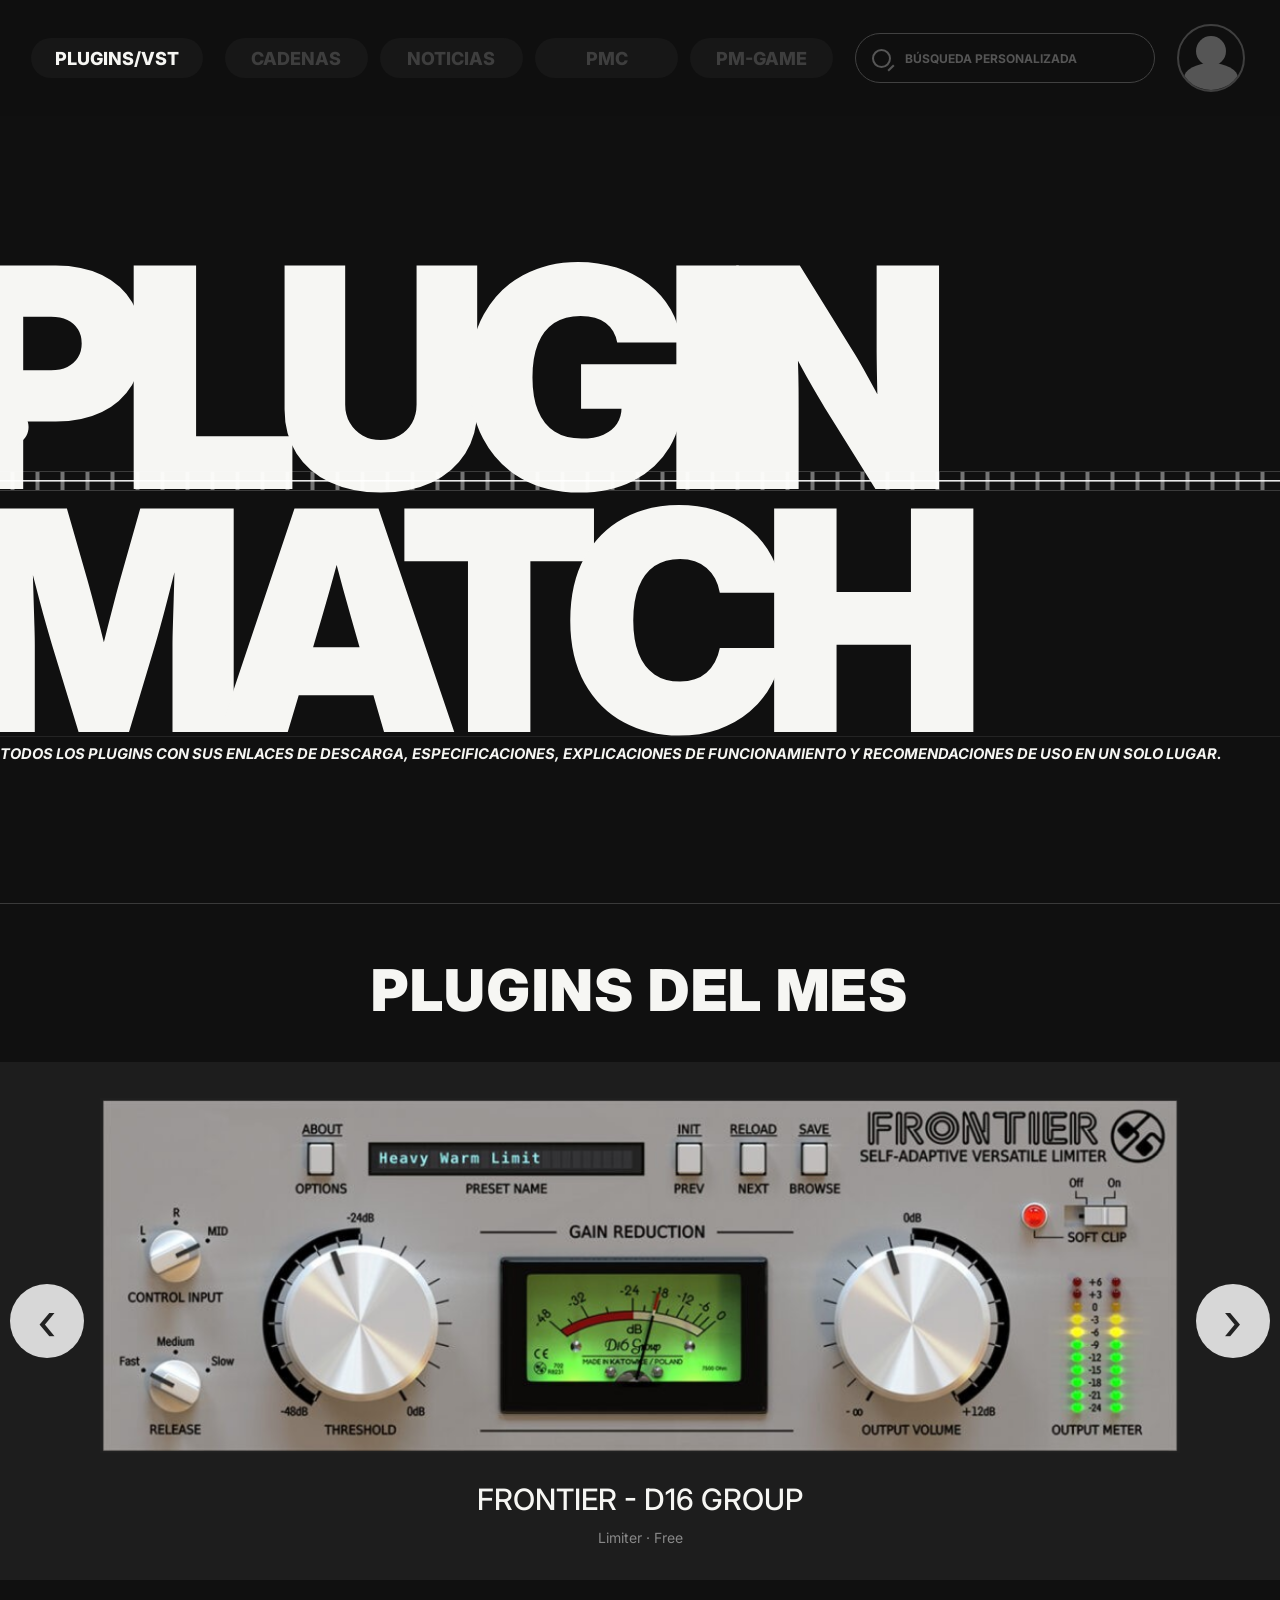
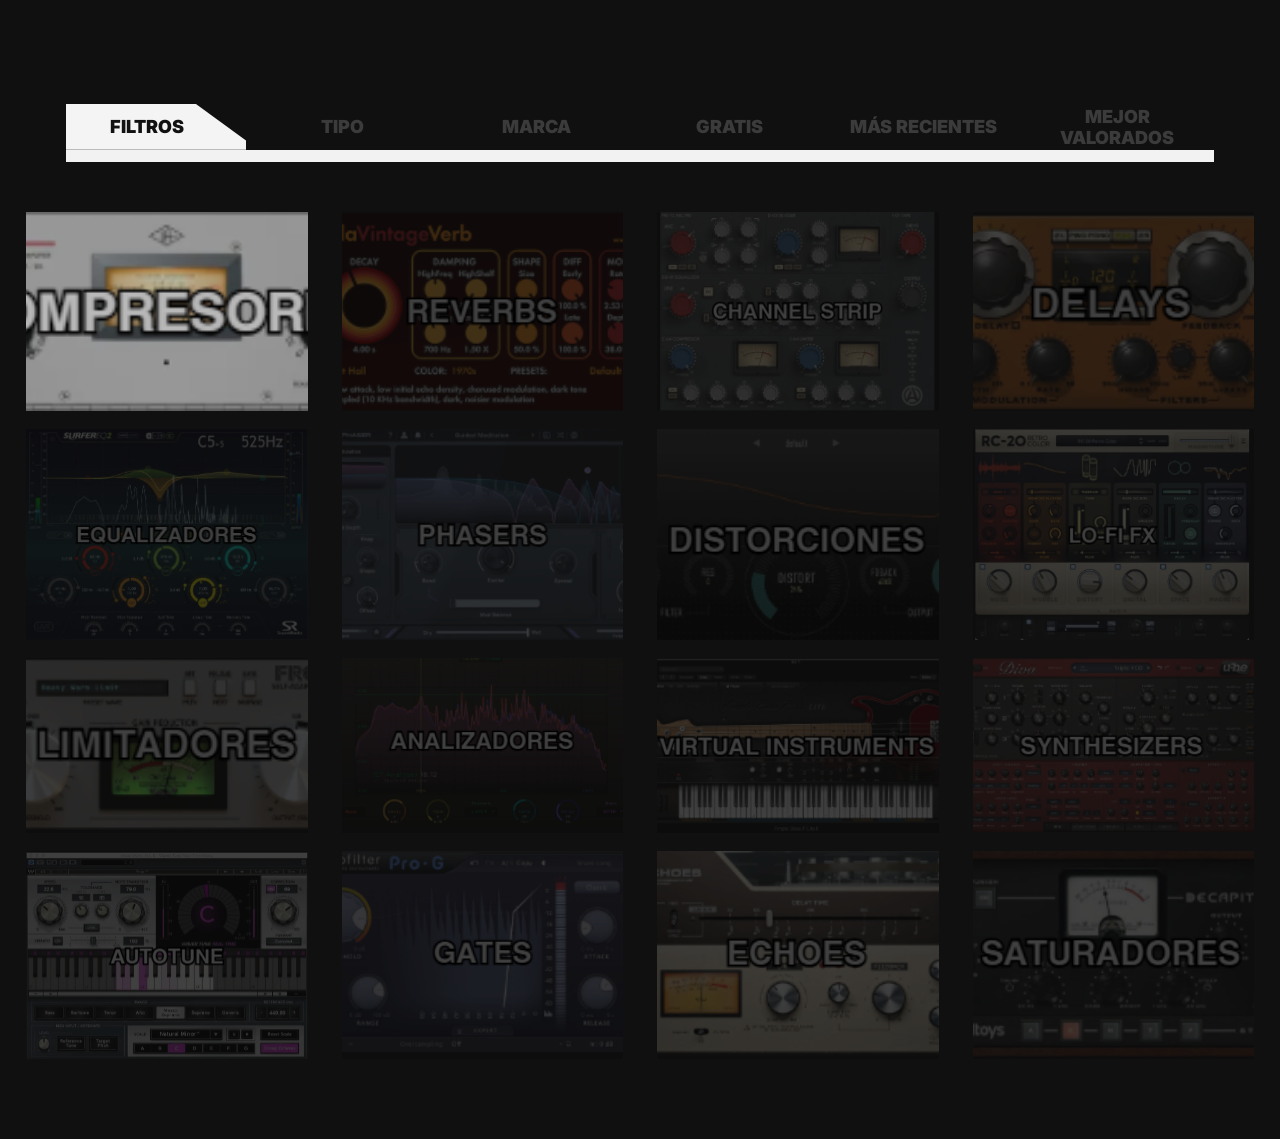
==== index.html @ 5f11c176 "Add files via upload" ====
<!doctype html>
<html lang="es">
<head>
  <meta charset="utf-8" />
  <meta name="viewport" content="width=device-width, initial-scale=1" />
  <meta name="description" content="PLUGIN MATCH — aprende a usar plugins VST, descubre herramientas, categorías y recomendaciones de uso." />
  <title>PLUGIN MATCH</title>
  <link rel="preconnect" href="https://fonts.googleapis.com">
  <link rel="preconnect" href="https://fonts.gstatic.com" crossorigin>
  <link href="https://fonts.googleapis.com/css2?family=Inter:wght@400;500;600;700;800;900&display=swap" rel="stylesheet">
  <link rel="stylesheet" href="styles.css" />
</head>
<body data-page="home">
  <header class="site-header">
    <a class="brand-pill is-active" href="index.html">PLUGINS/VST</a>
    <nav class="main-nav" aria-label="Navegación principal">
      <a href="#categories">CADENAS</a>
      <a href="#monthly">NOTICIAS</a>
      <a href="#categories">PMC</a>
      <a href="#categories">PM-GAME</a>
    </nav>
    <label class="search-shell" aria-label="Búsqueda personalizada">
      <span class="search-icon" aria-hidden="true"></span>
      <input id="globalSearch" type="search" placeholder="BÚSQUEDA PERSONALIZADA" autocomplete="off" />
    </label>
    <button class="avatar-button" type="button" aria-label="Perfil de usuario">
      <span class="avatar-head"></span><span class="avatar-body"></span>
    </button>
  </header>

  <main>
    <section class="hero" aria-labelledby="heroTitle">
      <div class="hero-wordmark" id="heroTitle" aria-label="PLUGIN MATCH">
        <div class="hero-line hero-line-top"><span class="heart-mark" aria-hidden="true">♥</span><span>PLUGIN</span></div>
        <div class="signal-line" aria-hidden="true"></div>
        <div class="hero-line hero-line-bottom">MATCH</div>
      </div>
      <p class="hero-tagline">TODOS LOS PLUGINS CON SUS ENLACES DE DESCARGA, ESPECIFICACIONES, EXPLICACIONES DE FUNCIONAMIENTO Y RECOMENDACIONES DE USO EN UN SOLO LUGAR.</p>
    </section>

    <section class="section-shell monthly-section" id="monthly" aria-labelledby="monthlyTitle">
      <h2 class="section-title" id="monthlyTitle">PLUGINS DEL MES</h2>
      <div class="featured-stage">
        <button class="round-arrow left" id="featuredPrev" type="button" aria-label="Plugin anterior">‹</button>
        <article class="featured-card" id="featuredCard" tabindex="0">
          <img id="featuredImage" src="assets/frontier.png" alt="Frontier de D16 Group" />
          <h3 id="featuredName">FRONTIER - D16 GROUP</h3>
          <p id="featuredMeta">Limiter · Free</p>
        </article>
        <button class="round-arrow right" id="featuredNext" type="button" aria-label="Plugin siguiente">›</button>
      </div>
    </section>

    <section class="section-shell category-section" id="categories" aria-labelledby="categoriesTitle">
      <div class="filter-tabs" role="tablist" aria-label="Filtros de plugins">
        <button class="filter-tab active" type="button" data-filter="all">FILTROS</button>
        <button class="filter-tab" type="button" data-filter="type">TIPO</button>
        <button class="filter-tab" type="button" data-filter="brand">MARCA</button>
        <button class="filter-tab" type="button" data-filter="free">GRATIS</button>
        <button class="filter-tab" type="button" data-filter="recent">MÁS RECIENTES</button>
        <button class="filter-tab" type="button" data-filter="rating">MEJOR VALORADOS</button>
      </div>
      <div class="categories-grid" id="categoryGrid"></div>
      <p class="empty-state" id="emptyState" hidden>No encontramos resultados con esa búsqueda.</p>
    </section>
  </main>

  <div class="toast" id="toast" role="status" aria-live="polite"></div>
  <script src="app.js"></script>
</body>
</html>
---- styles.css ----
:root {
  --bg: #101010;
  --bg-2: #151515;
  --surface: #1d1d1d;
  --surface-2: #222;
  --surface-3: #2a2a2a;
  --text: #f6f6f3;
  --muted: #6f6f6f;
  --muted-2: #9b9b9b;
  --line: #f2f2ef;
  --accent: #f7f7f4;
  --radius: 20px;
  --content: 1440px;
}

* { box-sizing: border-box; }
html { scroll-behavior: smooth; }
body {
  margin: 0;
  background: var(--bg);
  color: var(--text);
  font-family: Inter, Arial, Helvetica, sans-serif;
  min-height: 100vh;
}
button, input { font: inherit; }
a { color: inherit; text-decoration: none; }
button { color: inherit; }

.site-header {
  min-height: 112px;
  display: grid;
  grid-template-columns: auto 1fr minmax(240px, 300px) 72px;
  align-items: center;
  gap: 22px;
  padding: 24px clamp(16px, 2.4vw, 40px);
  position: relative;
  z-index: 20;
  background: rgba(16,16,16,.98);
}
.compact-header { border-bottom: 1px solid #1c1c1c; }
.brand-pill,
.main-nav a {
  min-height: 40px;
  display: inline-flex;
  align-items: center;
  justify-content: center;
  border-radius: 999px;
  background: #171717;
  padding: 0 24px;
  font-weight: 800;
  font-size: 18px;
  color: #3e3e3e;
  white-space: nowrap;
}
.brand-pill { color: var(--text); }
.main-nav {
  display: grid;
  grid-template-columns: repeat(4, minmax(112px, 1fr));
  max-width: 760px;
  gap: 12px;
}
.main-nav a:hover { color: #a3a3a3; background: #1b1b1b; }
.search-shell {
  height: 50px;
  border: 1px solid #414141;
  border-radius: 999px;
  display: flex;
  align-items: center;
  gap: 12px;
  padding: 0 16px;
  color: #565656;
}
.search-shell:focus-within { border-color: #8a8a8a; }
.search-icon {
  width: 19px;
  height: 19px;
  border: 2px solid currentColor;
  border-radius: 50%;
  display: inline-block;
  position: relative;
  flex: 0 0 auto;
}
.search-icon::after {
  content: "";
  width: 8px;
  height: 2px;
  background: currentColor;
  position: absolute;
  right: -6px;
  bottom: -3px;
  transform: rotate(-45deg);
}
.search-shell input {
  width: 100%;
  border: 0;
  outline: none;
  background: transparent;
  color: var(--text);
  min-width: 0;
  font-weight: 700;
  font-size: 12px;
}
.search-shell input::placeholder { color: #555; }
.avatar-button {
  width: 68px;
  height: 68px;
  border-radius: 50%;
  border: 2px solid #3f3f3f;
  background: transparent;
  position: relative;
  overflow: hidden;
  cursor: pointer;
  display: block;
}
.avatar-head {
  width: 30px;
  height: 30px;
  border-radius: 50%;
  background: #555;
  position: absolute;
  left: 50%; top: 10px;
  transform: translateX(-50%);
}
.avatar-body {
  width: 54px;
  height: 30px;
  border-radius: 50% 50% 0 0;
  background: #555;
  position: absolute;
  left: 50%; bottom: -3px;
  transform: translateX(-50%);
}

.hero {
  min-height: calc(100vh - 112px);
  display: flex;
  flex-direction: column;
  justify-content: center;
  overflow: hidden;
  border-bottom: 1px solid #3a3a3a;
}
.hero-wordmark { position: relative; margin-top: 16px; }
.hero-line {
  font-weight: 900;
  letter-spacing: -0.085em;
  line-height: .75;
  font-size: clamp(110px, 24vw, 355px);
  white-space: nowrap;
}
.hero-line-top { display: flex; align-items: flex-end; transform: translateX(-4vw); }
.hero-line-bottom { transform: translateX(-3vw); }
.heart-mark {
  font-size: .26em;
  letter-spacing: normal;
  width: .46em;
  height: .46em;
  display: grid;
  place-items: center;
  color: var(--text);
  transform: translate(.06em, -.58em);
  position: absolute;
  z-index: 3;
}
.signal-line {
  position: relative;
  z-index: 4;
  margin: -1.6vw 0 1.2vw;
  height: 18px;
  background:
    linear-gradient(180deg, transparent 44%, rgba(255,255,255,.9) 46%, rgba(255,255,255,.9) 52%, transparent 54%),
    repeating-linear-gradient(90deg, transparent 0 10px, rgba(255,255,255,.42) 11px 14px, transparent 15px 25px);
  filter: blur(.2px);
  box-shadow: 0 0 0 1px rgba(255,255,255,.18);
}
.hero-tagline {
  margin: 0;
  border-top: 1px solid #242424;
  padding: 8px 0 10px;
  font-weight: 700;
  font-style: italic;
  font-size: clamp(11px, 1.15vw, 20px);
  white-space: nowrap;
  overflow: hidden;
}

.section-shell { width: min(var(--content), 100%); margin: 0 auto; }
.section-title {
  margin: 0;
  text-align: center;
  font-size: clamp(32px, 4.5vw, 66px);
  line-height: 1;
  font-weight: 900;
  letter-spacing: .03em;
}
.monthly-section { padding: 58px 0 74px; }
.featured-stage {
  margin-top: 42px;
  background: var(--surface);
  min-height: 510px;
  position: relative;
  display: grid;
  place-items: center;
  padding: 36px 100px 34px;
  overflow: hidden;
}
.featured-card {
  width: min(1100px, 100%);
  display: grid;
  justify-items: center;
  gap: 18px;
  cursor: pointer;
  outline: none;
}
.featured-card img {
  width: 100%;
  max-height: 365px;
  object-fit: contain;
  display: block;
}
.featured-card h3 { margin: 10px 0 0; font-size: clamp(25px, 2.3vw, 34px); font-weight: 500; }
.featured-card p { margin: -6px 0 0; color: #888; font-size: 14px; }
.round-arrow {
  position: absolute;
  z-index: 4;
  top: 50%;
  transform: translateY(-50%);
  width: 74px;
  height: 74px;
  border: 0;
  border-radius: 50%;
  background: #d7d7d7;
  color: #222;
  font-size: 54px;
  line-height: 1;
  cursor: pointer;
}
.round-arrow:hover { background: #fff; }
.round-arrow.left { left: 10px; }
.round-arrow.right { right: 10px; }

.category-section { padding: 50px 26px 80px; }
.filter-tabs {
  display: grid;
  grid-template-columns: 180px repeat(5, 1fr);
  align-items: end;
  border-bottom: 12px solid #f2f2f2;
  margin: 0 40px 50px;
}
.filter-tab {
  background: transparent;
  border: 0;
  color: #3b3b3b;
  font-weight: 900;
  font-size: 18px;
  min-height: 46px;
  cursor: pointer;
}
.filter-tab.active {
  color: #111;
  background: #f4f4f4;
  clip-path: polygon(0 0, 72% 0, 100% 80%, 100% 100%, 0 100%);
  text-align: left;
  padding-left: 44px;
}
.categories-grid {
  display: grid;
  grid-template-columns: repeat(4, 1fr);
  gap: 18px 34px;
}
.category-card {
  min-height: 175px;
  border: 0;
  padding: 0;
  overflow: hidden;
  position: relative;
  background: #181818;
  cursor: pointer;
  text-align: left;
}
.category-card img {
  width: 100%;
  height: 100%;
  object-fit: cover;
  display: block;
  filter: brightness(.72);
  transition: transform .25s ease, filter .25s ease;
}
.category-card:hover img { transform: scale(1.025); filter: brightness(1); }
.category-card .category-name {
  position: absolute;
  inset: auto 12px 12px;
  font-weight: 900;
  font-size: 12px;
  letter-spacing: .04em;
  text-transform: uppercase;
  padding: 5px 8px;
  background: rgba(0,0,0,.58);
  display: none;
}

.empty-state { text-align: center; color: #777; padding: 40px; }

.browser-layout {
  width: min(1280px, 100%);
  margin: 0 auto;
  display: grid;
  grid-template-columns: 300px 1fr;
  gap: 70px;
  padding: 48px 18px 70px;
}
.browser-sidebar { position: sticky; top: 24px; align-self: start; }
.browser-sidebar h1 { font-size: 28px; margin: 0 0 8px; font-weight: 500; }
.subtype-list { display: grid; justify-items: start; }
.subtype-button {
  background: none;
  border: 0;
  padding: 4px 0;
  color: #666;
  font-weight: 600;
  font-style: italic;
  font-size: 18px;
  cursor: pointer;
  text-align: left;
}
.subtype-button:hover, .subtype-button.active { color: #fff; }
.rating-panel { margin-top: 56px; }
.rating-panel h2 { font-size: 18px; margin-bottom: 8px; }
.rating-panel h2 span { color: #ffc63d; font-size: 24px; }
.rating-panel ol { margin: 0; padding: 0; list-style: none; color: #606060; font-size: 11px; font-style: italic; line-height: 1.8; }
.plugin-list { display: grid; gap: 26px; }
.plugin-list-item {
  display: grid;
  grid-template-columns: 330px 1fr;
  gap: 16px;
  align-items: center;
  border: 0;
  padding: 0;
  background: transparent;
  color: #5e5e5e;
  cursor: pointer;
  text-align: left;
}
.plugin-list-item img {
  width: 100%;
  height: 128px;
  object-fit: contain;
  object-position: left center;
  display: block;
  filter: brightness(.62);
  transition: filter .2s ease;
}
.plugin-list-item .plugin-list-name { font-size: 22px; font-weight: 400; }
.plugin-list-item:hover, .plugin-list-item.featured { color: #fff; }
.plugin-list-item:hover img, .plugin-list-item.featured img { filter: brightness(1); }

.plugin-hero-detail {
  padding: 34px 24px 52px;
  min-height: 620px;
  border-bottom: 1px solid #1a1a1a;
}
.plugin-detail-heading { text-align: center; }
.plugin-detail-heading h1 { margin: 6px 0 2px; font-size: clamp(27px, 2.8vw, 40px); font-weight: 500; }
.plugin-detail-heading p { margin: 0; color: #666; font-size: 12px; }
.download-button {
  background: none;
  border: 0;
  color: #727272;
  font-size: 16px;
  cursor: pointer;
  padding: 0;
}
.download-button:hover { color: #fff; }
.diagram-wrap {
  width: min(930px, 86vw);
  margin: 120px auto 0;
  position: relative;
}
.diagram-wrap > img { width: 100%; display: block; }
.hotspot {
  position: absolute;
  left: var(--x);
  top: var(--y);
  transform: translate(-50%,-50%);
  width: 18px;
  height: 18px;
  border-radius: 50%;
  border: 3px solid white;
  background: #111;
  box-shadow: 0 0 0 3px rgba(0,0,0,.25);
  cursor: pointer;
  transition: transform .18s ease, background .18s ease;
}
.hotspot:hover, .hotspot.active { transform: translate(-50%,-50%) scale(1.25); background: white; }
.hotspot-tooltip {
  position: absolute;
  width: min(320px, 70vw);
  padding: 16px;
  border: 1px solid #373737;
  border-radius: 14px;
  background: rgba(18,18,18,.98);
  box-shadow: 0 18px 60px rgba(0,0,0,.45);
  z-index: 10;
}
.hotspot-tooltip strong { font-size: 15px; }
.hotspot-tooltip p { color: #bdbdbd; line-height: 1.45; font-size: 13px; margin: 8px 0 0; }
.diagram-hint { color: #656565; text-align: center; margin: 18px 0 0; font-size: 12px; }

.detail-grid {
  display: grid;
  grid-template-columns: .85fr 1fr 1fr;
  gap: 56px;
  padding: 64px 28px 90px;
}
.detail-grid h2 { margin: 0 0 24px; font-weight: 500; font-size: 28px; text-align: center; }
.info-card {
  background: var(--surface);
  border-radius: 18px;
  padding: 24px;
}
.description-card { line-height: 1.45; font-size: 13px; text-align: justify; }
.description-card p:first-child { margin-top: 0; }
.description-card p:last-child { margin-bottom: 0; }
.rating-title { margin-top: 105px !important; }
.rating-badge {
  width: max-content;
  margin: 0 auto;
  padding: 8px 16px;
  background: #1c1c1c;
  border-radius: 999px;
  color: #bdbdbd;
  font-size: 18px;
  font-weight: 700;
}
.rating-badge span { font-size: 25px; margin-left: 6px; }
.stacked-cards { display: grid; gap: 26px; }
.feature-card { min-height: 168px; position: relative; }
.feature-card .icon-box {
  display: grid;
  place-items: center;
  width: 48px;
  height: 48px;
  border-radius: 9px;
  background: #111;
  font-size: 24px;
  margin-bottom: 10px;
}
.feature-card h3 { margin: 0 0 8px; font-size: 22px; }
.feature-card p { margin: 0; color: #efefef; font-size: 13px; line-height: 1.65; font-weight: 600; }

.toast {
  position: fixed;
  left: 50%;
  bottom: 24px;
  transform: translate(-50%, 18px);
  opacity: 0;
  pointer-events: none;
  z-index: 100;
  background: #f3f3f0;
  color: #111;
  padding: 12px 18px;
  border-radius: 999px;
  font-size: 13px;
  font-weight: 700;
  transition: opacity .2s ease, transform .2s ease;
}
.toast.show { opacity: 1; transform: translate(-50%, 0); }

@media (max-width: 1050px) {
  .site-header { grid-template-columns: auto 1fr 60px; }
  .main-nav { display: none; }
  .search-shell { justify-self: end; width: min(330px, 100%); }
  .avatar-button { width: 58px; height: 58px; }
  .categories-grid { grid-template-columns: repeat(2, 1fr); }
  .filter-tabs { grid-template-columns: repeat(3, 1fr); gap: 6px; border-bottom-width: 6px; }
  .filter-tab.active { clip-path: none; text-align: center; padding-left: 0; }
  .browser-layout { grid-template-columns: 240px 1fr; gap: 34px; }
  .plugin-list-item { grid-template-columns: 260px 1fr; }
  .detail-grid { grid-template-columns: 1fr 1fr; }
  .description-column { grid-column: 1 / -1; }
  .description-card { max-width: 720px; margin: 0 auto; }
  .rating-title { margin-top: 50px !important; }
}

@media (max-width: 720px) {
  .site-header { min-height: 86px; grid-template-columns: 1fr auto; gap: 12px; padding: 14px 16px; }
  .brand-pill { justify-self: start; font-size: 14px; min-height: 36px; padding: 0 16px; }
  .search-shell { grid-column: 1 / -1; grid-row: 2; width: 100%; height: 42px; }
  .avatar-button { grid-column: 2; grid-row: 1; width: 46px; height: 46px; }
  .avatar-head { width: 20px; height: 20px; top: 7px; }
  .avatar-body { width: 36px; height: 20px; }
  .hero { min-height: 620px; }
  .hero-line { font-size: clamp(84px, 29vw, 180px); line-height: .84; }
  .hero-line-top { transform: translateX(-3vw); }
  .hero-line-bottom { transform: translateX(-2vw); }
  .signal-line { height: 10px; margin-top: -1px; }
  .hero-tagline { white-space: normal; padding: 10px 12px; line-height: 1.35; }
  .monthly-section { padding-top: 42px; }
  .featured-stage { min-height: 370px; margin-top: 28px; padding: 28px 54px; }
  .round-arrow { width: 44px; height: 44px; font-size: 36px; }
  .featured-card h3 { font-size: 18px; text-align: center; }
  .filter-tabs { margin: 0 0 28px; grid-template-columns: repeat(2, 1fr); }
  .filter-tab { font-size: 14px; }
  .categories-grid { grid-template-columns: 1fr; gap: 14px; }
  .category-card { min-height: 130px; }
  .browser-layout { grid-template-columns: 1fr; padding-top: 26px; }
  .browser-sidebar { position: static; }
  .subtype-list { display: flex; gap: 10px; overflow-x: auto; padding-bottom: 8px; }
  .subtype-button { white-space: nowrap; font-size: 15px; border: 1px solid #292929; border-radius: 999px; padding: 7px 10px; }
  .rating-panel { display: none; }
  .plugin-list-item { grid-template-columns: 1fr; gap: 6px; }
  .plugin-list-item img { height: 150px; }
  .plugin-list-item .plugin-list-name { font-size: 18px; }
  .plugin-hero-detail { padding-top: 28px; }
  .diagram-wrap { width: 100%; margin-top: 76px; }
  .hotspot { width: 15px; height: 15px; border-width: 2px; }
  .detail-grid { grid-template-columns: 1fr; gap: 34px; padding-top: 46px; }
  .description-column { grid-column: auto; }
  .detail-grid h2 { font-size: 23px; }
  .rating-title { margin-top: 38px !important; }
}
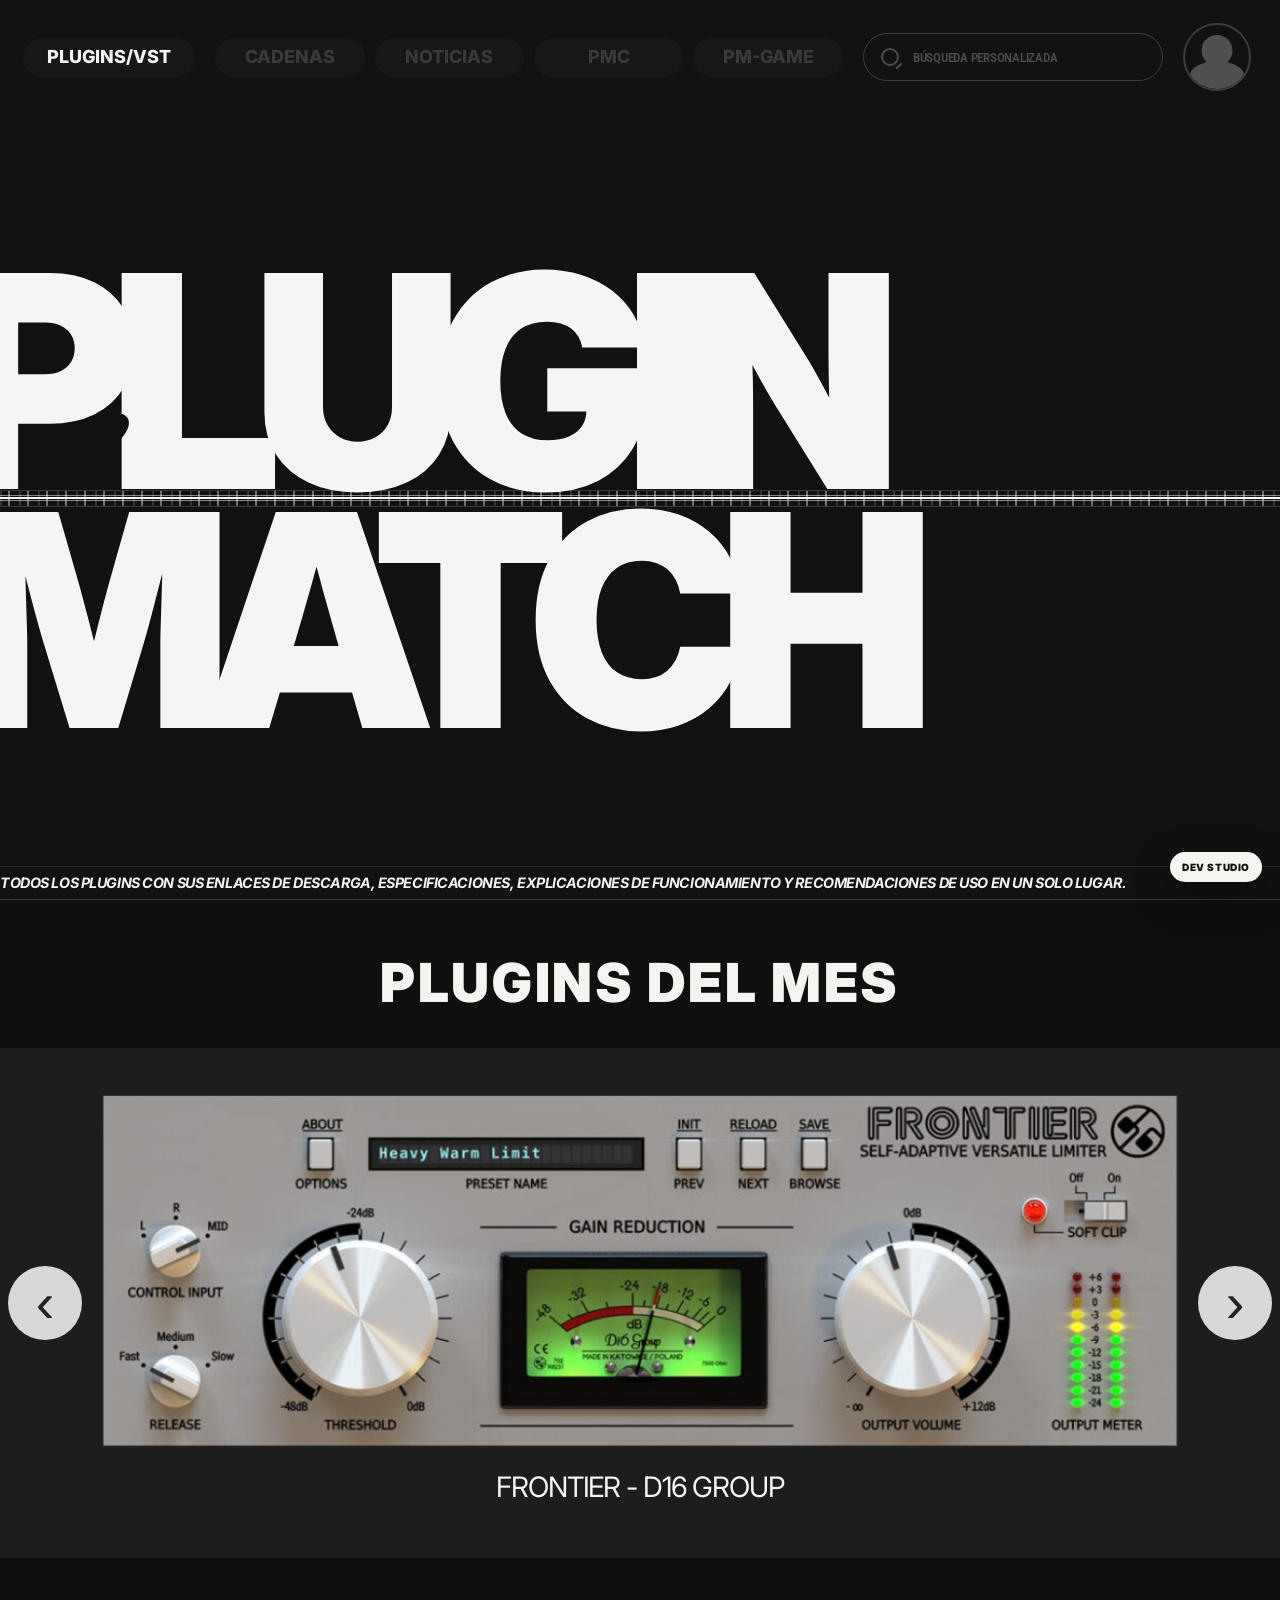
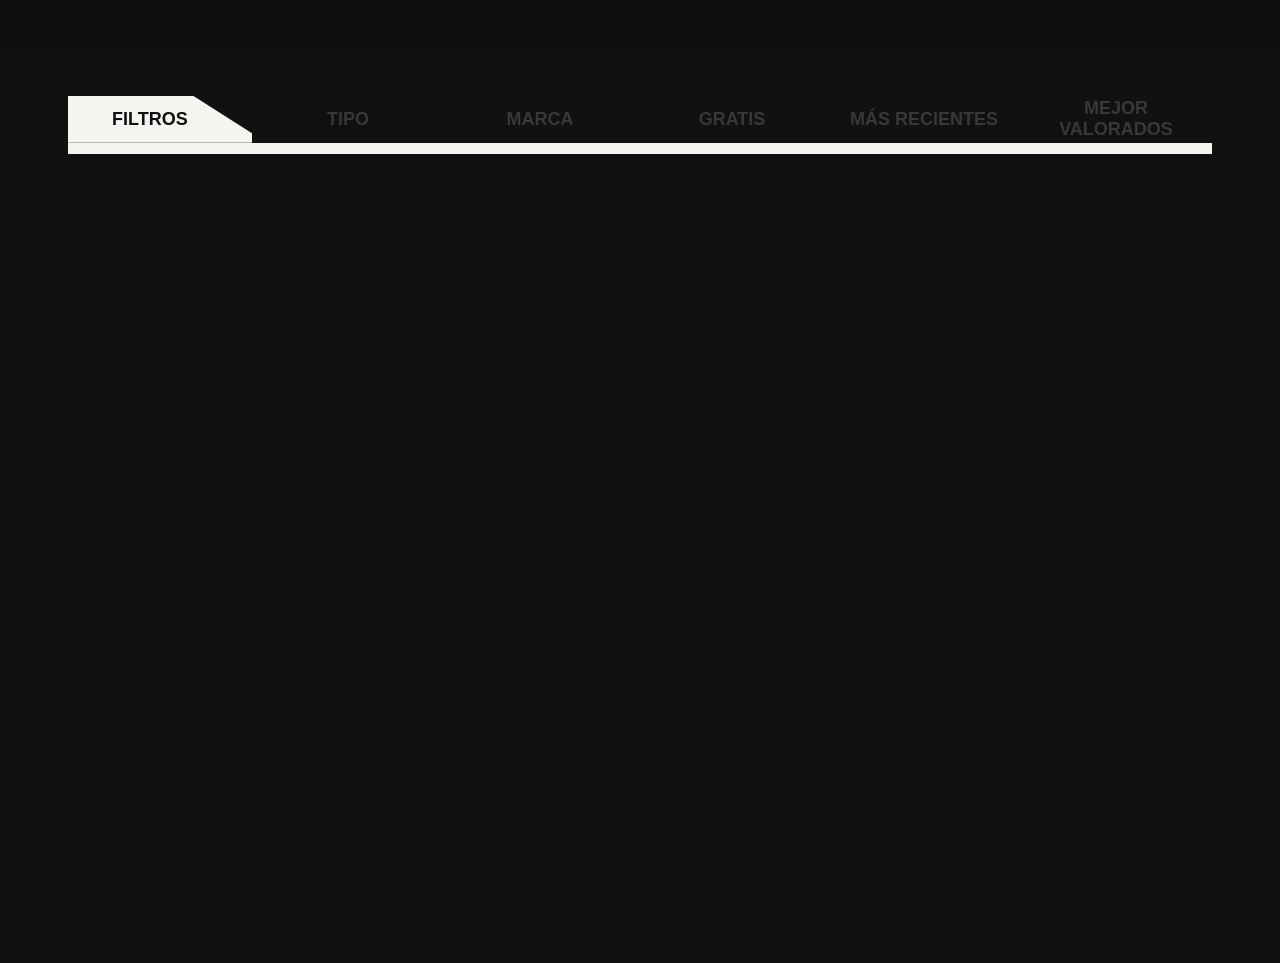
==== commit 0895a45f: "Add files via upload" ====
--- a/index.html
+++ b/index.html
@@ -7,31 +7,35 @@
   <title>PLUGIN MATCH</title>
   <link rel="preconnect" href="https://fonts.googleapis.com">
   <link rel="preconnect" href="https://fonts.gstatic.com" crossorigin>
-  <link href="https://fonts.googleapis.com/css2?family=Inter:wght@400;500;600;700;800;900&display=swap" rel="stylesheet">
+  <link href="https://fonts.googleapis.com/css2?family=Inter:ital,wght@0,400;0,500;0,600;0,700;0,800;0,900;1,500;1,600;1,700&family=Roboto+Condensed:wght@500;600;700&display=swap" rel="stylesheet">
   <link rel="stylesheet" href="styles.css" />
 </head>
 <body data-page="home">
   <header class="site-header">
-    <a class="brand-pill is-active" href="index.html">PLUGINS/VST</a>
+    <a class="brand-pill is-active" href="index.html" aria-current="page">PLUGINS/VST</a>
     <nav class="main-nav" aria-label="Navegación principal">
       <a href="#categories">CADENAS</a>
       <a href="#monthly">NOTICIAS</a>
       <a href="#categories">PMC</a>
       <a href="#categories">PM-GAME</a>
     </nav>
+
     <label class="search-shell" aria-label="Búsqueda personalizada">
       <span class="search-icon" aria-hidden="true"></span>
       <input id="globalSearch" type="search" placeholder="BÚSQUEDA PERSONALIZADA" autocomplete="off" />
     </label>
+
     <button class="avatar-button" type="button" aria-label="Perfil de usuario">
-      <span class="avatar-head"></span><span class="avatar-body"></span>
+      <span class="avatar-head"></span>
+      <span class="avatar-body"></span>
     </button>
   </header>
 
   <main>
     <section class="hero" aria-labelledby="heroTitle">
       <div class="hero-wordmark" id="heroTitle" aria-label="PLUGIN MATCH">
-        <div class="hero-line hero-line-top"><span class="heart-mark" aria-hidden="true">♥</span><span>PLUGIN</span></div>
+        <div class="hero-line hero-line-top"><span>PLUGIN</span></div>
+        <span class="heart-cutout" aria-hidden="true">♥</span>
         <div class="signal-line" aria-hidden="true"></div>
         <div class="hero-line hero-line-bottom">MATCH</div>
       </div>
@@ -40,18 +44,24 @@
 
     <section class="section-shell monthly-section" id="monthly" aria-labelledby="monthlyTitle">
       <h2 class="section-title" id="monthlyTitle">PLUGINS DEL MES</h2>
+
       <div class="featured-stage">
         <button class="round-arrow left" id="featuredPrev" type="button" aria-label="Plugin anterior">‹</button>
+
         <article class="featured-card" id="featuredCard" tabindex="0">
-          <img id="featuredImage" src="assets/frontier.png" alt="Frontier de D16 Group" />
+          <div class="featured-image-shell">
+            <img id="featuredImage" src="assets/frontier.png" alt="Frontier de D16 Group" />
+          </div>
           <h3 id="featuredName">FRONTIER - D16 GROUP</h3>
-          <p id="featuredMeta">Limiter · Free</p>
+          <p id="featuredMeta" class="featured-meta">Limiter · Free</p>
         </article>
+
         <button class="round-arrow right" id="featuredNext" type="button" aria-label="Plugin siguiente">›</button>
       </div>
     </section>
 
-    <section class="section-shell category-section" id="categories" aria-labelledby="categoriesTitle">
+    <section class="section-shell category-section" id="categories" aria-labelledby="categoryExplorerTitle">
+      <h2 class="sr-only" id="categoryExplorerTitle">Explorar plugins</h2>
       <div class="filter-tabs" role="tablist" aria-label="Filtros de plugins">
         <button class="filter-tab active" type="button" data-filter="all">FILTROS</button>
         <button class="filter-tab" type="button" data-filter="type">TIPO</button>
@@ -60,11 +70,13 @@
         <button class="filter-tab" type="button" data-filter="recent">MÁS RECIENTES</button>
         <button class="filter-tab" type="button" data-filter="rating">MEJOR VALORADOS</button>
       </div>
+
       <div class="categories-grid" id="categoryGrid"></div>
       <p class="empty-state" id="emptyState" hidden>No encontramos resultados con esa búsqueda.</p>
     </section>
   </main>
 
+  <a class="dev-studio-launch" href="studio.html">DEV STUDIO</a>
   <div class="toast" id="toast" role="status" aria-live="polite"></div>
   <script src="app.js"></script>
 </body>
--- a/styles.css
+++ b/styles.css
@@ -1,79 +1,117 @@
 :root {
-  --bg: #101010;
-  --bg-2: #151515;
+  --bg: #111111;
+  --bg-deep: #0c0c0c;
   --surface: #1d1d1d;
-  --surface-2: #222;
-  --surface-3: #2a2a2a;
-  --text: #f6f6f3;
-  --muted: #6f6f6f;
-  --muted-2: #9b9b9b;
+  --surface-soft: #202020;
+  --surface-hover: #252525;
+  --text: #f4f4f1;
+  --text-soft: #d8d8d5;
+  --muted: #5e5e5e;
+  --muted-2: #8b8b8b;
   --line: #f2f2ef;
-  --accent: #f7f7f4;
-  --radius: 20px;
   --content: 1440px;
+  --header-h: 112px;
+  --ease: cubic-bezier(.2,.7,.2,1);
 }
 
 * { box-sizing: border-box; }
 html { scroll-behavior: smooth; }
 body {
   margin: 0;
+  min-height: 100vh;
   background: var(--bg);
   color: var(--text);
   font-family: Inter, Arial, Helvetica, sans-serif;
-  min-height: 100vh;
+  text-rendering: optimizeLegibility;
+  -webkit-font-smoothing: antialiased;
 }
 button, input { font: inherit; }
 a { color: inherit; text-decoration: none; }
 button { color: inherit; }
-
+img { max-width: 100%; }
+::selection { background: #f4f4f1; color: #111; }
+
+.sr-only {
+  position: absolute !important;
+  width: 1px !important;
+  height: 1px !important;
+  padding: 0 !important;
+  margin: -1px !important;
+  overflow: hidden !important;
+  clip: rect(0,0,0,0) !important;
+  white-space: nowrap !important;
+  border: 0 !important;
+}
+
+/* ---------- GLOBAL HEADER ---------- */
 .site-header {
-  min-height: 112px;
-  display: grid;
-  grid-template-columns: auto 1fr minmax(240px, 300px) 72px;
+  min-height: var(--header-h);
+  display: grid;
+  grid-template-columns: auto minmax(560px, 1fr) minmax(235px, 300px) 74px;
   align-items: center;
-  gap: 22px;
-  padding: 24px clamp(16px, 2.4vw, 40px);
+  gap: 20px;
+  padding: 20px clamp(7px, 1.8vw, 28px) 18px;
   position: relative;
-  z-index: 20;
-  background: rgba(16,16,16,.98);
-}
-.compact-header { border-bottom: 1px solid #1c1c1c; }
+  z-index: 50;
+  background: var(--bg);
+}
+.compact-header {
+  min-height: 96px;
+  border-bottom: 1px solid #171717;
+}
 .brand-pill,
 .main-nav a {
-  min-height: 40px;
+  min-height: 39px;
   display: inline-flex;
   align-items: center;
   justify-content: center;
   border-radius: 999px;
   background: #171717;
-  padding: 0 24px;
+  padding: 0 25px;
   font-weight: 800;
   font-size: 18px;
-  color: #3e3e3e;
+  line-height: 1;
+  color: #3a3a3a;
   white-space: nowrap;
-}
-.brand-pill { color: var(--text); }
+  transition: background .18s ease, color .18s ease, transform .18s ease;
+}
+.brand-pill {
+  color: var(--text);
+  padding-inline: 24px;
+}
+.brand-pill:hover,
+.main-nav a:hover {
+  background: #1b1b1b;
+  color: #8a8a8a;
+}
+.brand-pill:active,
+.main-nav a:active { transform: translateY(1px); }
+
 .main-nav {
   display: grid;
-  grid-template-columns: repeat(4, minmax(112px, 1fr));
+  grid-template-columns: repeat(4, minmax(128px, 1fr));
   max-width: 760px;
-  gap: 12px;
-}
-.main-nav a:hover { color: #a3a3a3; background: #1b1b1b; }
+  gap: 10px;
+}
+
 .search-shell {
-  height: 50px;
-  border: 1px solid #414141;
+  height: 48px;
+  border: 1px solid #3f3f3f;
   border-radius: 999px;
   display: flex;
   align-items: center;
   gap: 12px;
-  padding: 0 16px;
-  color: #565656;
-}
-.search-shell:focus-within { border-color: #8a8a8a; }
+  padding: 0 17px;
+  color: #4d4d4d;
+  transition: border-color .18s ease, background .18s ease;
+}
+.search-shell:focus-within {
+  border-color: #777;
+  background: #141414;
+}
 .search-icon {
-  width: 19px;
-  height: 19px;
+  width: 18px;
+  height: 18px;
   border: 2px solid currentColor;
   border-radius: 50%;
   display: inline-block;
@@ -89,136 +127,204 @@
   right: -6px;
   bottom: -3px;
   transform: rotate(-45deg);
+  transform-origin: center;
 }
 .search-shell input {
   width: 100%;
+  min-width: 0;
   border: 0;
   outline: none;
   background: transparent;
   color: var(--text);
-  min-width: 0;
-  font-weight: 700;
-  font-size: 12px;
-}
-.search-shell input::placeholder { color: #555; }
+  font-family: "Roboto Condensed", Inter, sans-serif;
+  font-weight: 600;
+  font-size: 13px;
+  letter-spacing: -.02em;
+}
+.search-shell input::placeholder { color: #4b4b4b; opacity: 1; }
+
 .avatar-button {
   width: 68px;
   height: 68px;
   border-radius: 50%;
-  border: 2px solid #3f3f3f;
+  border: 2px solid #3d3d3d;
   background: transparent;
   position: relative;
   overflow: hidden;
   cursor: pointer;
   display: block;
-}
+  transition: border-color .18s ease, transform .18s ease;
+}
+.avatar-button:hover { border-color: #666; transform: scale(1.025); }
 .avatar-head {
-  width: 30px;
-  height: 30px;
+  width: 31px;
+  height: 31px;
   border-radius: 50%;
-  background: #555;
+  background: #505050;
   position: absolute;
   left: 50%; top: 10px;
   transform: translateX(-50%);
 }
 .avatar-body {
-  width: 54px;
-  height: 30px;
-  border-radius: 50% 50% 0 0;
-  background: #555;
+  width: 55px;
+  height: 31px;
+  border-radius: 52% 52% 0 0;
+  background: #505050;
   position: absolute;
   left: 50%; bottom: -3px;
   transform: translateX(-50%);
 }
 
+/* ---------- HOME / HERO ---------- */
 .hero {
-  min-height: calc(100vh - 112px);
-  display: flex;
-  flex-direction: column;
-  justify-content: center;
+  min-height: calc(100vh - var(--header-h));
+  height: min(798px, calc(100vh - var(--header-h)));
+  display: grid;
+  grid-template-rows: 1fr auto;
+  align-items: end;
   overflow: hidden;
-  border-bottom: 1px solid #3a3a3a;
-}
-.hero-wordmark { position: relative; margin-top: 16px; }
+  border-bottom: 1px solid #3c3c3c;
+  background: var(--bg);
+}
+.hero-wordmark {
+  width: 100%;
+  position: relative;
+  align-self: center;
+  padding-top: 20px;
+  transform: translateY(2px);
+}
 .hero-line {
+  font-family: Arial Black, Inter, Arial, Helvetica, sans-serif;
   font-weight: 900;
-  letter-spacing: -0.085em;
-  line-height: .75;
-  font-size: clamp(110px, 24vw, 355px);
+  letter-spacing: -.095em;
+  line-height: .79;
+  font-size: clamp(132px, 23.2vw, 360px);
   white-space: nowrap;
-}
-.hero-line-top { display: flex; align-items: flex-end; transform: translateX(-4vw); }
-.hero-line-bottom { transform: translateX(-3vw); }
-.heart-mark {
-  font-size: .26em;
-  letter-spacing: normal;
-  width: .46em;
-  height: .46em;
-  display: grid;
-  place-items: center;
-  color: var(--text);
-  transform: translate(.06em, -.58em);
-  position: absolute;
-  z-index: 3;
+  color: #f5f5f3;
+}
+.hero-line-top {
+  transform: translateX(-4.2vw);
+  margin-bottom: 0;
+}
+.hero-line-bottom {
+  transform: translateX(-3.4vw);
+  margin-top: 0;
+}
+.heart-cutout {
+  position: absolute;
+  left: clamp(42px, 6.7vw, 116px);
+  top: clamp(92px, 11.5vw, 185px);
+  z-index: 5;
+  color: var(--bg);
+  font-family: Arial, sans-serif;
+  font-size: clamp(56px, 6.2vw, 98px);
+  line-height: 1;
+  pointer-events: none;
 }
 .signal-line {
   position: relative;
-  z-index: 4;
-  margin: -1.6vw 0 1.2vw;
-  height: 18px;
+  z-index: 8;
+  height: clamp(12px, 1.15vw, 18px);
+  margin: clamp(-9px, -.6vw, -4px) 0 clamp(-4px, -.25vw, -1px);
   background:
-    linear-gradient(180deg, transparent 44%, rgba(255,255,255,.9) 46%, rgba(255,255,255,.9) 52%, transparent 54%),
-    repeating-linear-gradient(90deg, transparent 0 10px, rgba(255,255,255,.42) 11px 14px, transparent 15px 25px);
-  filter: blur(.2px);
-  box-shadow: 0 0 0 1px rgba(255,255,255,.18);
+    linear-gradient(180deg,
+      transparent 0 29%,
+      rgba(255,255,255,.48) 30% 35%,
+      transparent 36% 42%,
+      rgba(255,255,255,.98) 43% 55%,
+      transparent 56% 62%,
+      rgba(255,255,255,.50) 63% 68%,
+      transparent 69% 100%),
+    repeating-linear-gradient(90deg,
+      rgba(255,255,255,.15) 0 2px,
+      transparent 2px 8px,
+      rgba(255,255,255,.4) 8px 10px,
+      transparent 10px 19px);
+  filter: contrast(1.2);
+  box-shadow:
+    0 -1px 0 rgba(255,255,255,.16),
+    0 1px 0 rgba(255,255,255,.18);
 }
 .hero-tagline {
+  width: 100%;
   margin: 0;
-  border-top: 1px solid #242424;
-  padding: 8px 0 10px;
+  padding: 8px 0 8px;
+  border-top: 1px solid #252525;
   font-weight: 700;
   font-style: italic;
-  font-size: clamp(11px, 1.15vw, 20px);
+  font-size: clamp(11px, 1.12vw, 18px);
+  line-height: 1.15;
+  letter-spacing: -.03em;
   white-space: nowrap;
   overflow: hidden;
 }
 
+/* ---------- COMMON SECTIONS ---------- */
 .section-shell { width: min(var(--content), 100%); margin: 0 auto; }
 .section-title {
   margin: 0;
   text-align: center;
-  font-size: clamp(32px, 4.5vw, 66px);
+  font-family: Arial Black, Inter, sans-serif;
+  font-size: clamp(32px, 4.2vw, 58px);
   line-height: 1;
   font-weight: 900;
-  letter-spacing: .03em;
-}
-.monthly-section { padding: 58px 0 74px; }
+  letter-spacing: .05em;
+}
+
+/* ---------- FEATURED / MONTH ---------- */
+.monthly-section {
+  padding: 56px 0 92px;
+  background: #0f0f0f;
+}
 .featured-stage {
-  margin-top: 42px;
-  background: var(--surface);
+  margin-top: 38px;
+  background: #1d1d1d;
   min-height: 510px;
   position: relative;
   display: grid;
   place-items: center;
-  padding: 36px 100px 34px;
+  padding: 35px 100px 28px;
   overflow: hidden;
 }
 .featured-card {
-  width: min(1100px, 100%);
+  width: min(1110px, 100%);
   display: grid;
   justify-items: center;
   gap: 18px;
   cursor: pointer;
   outline: none;
+  transition: opacity .18s ease, transform .18s var(--ease);
+}
+.featured-card:focus-visible { outline: 2px solid #fff; outline-offset: 10px; }
+.featured-card.is-changing { opacity: .25; transform: scale(.985); }
+.featured-image-shell {
+  width: 100%;
+  min-height: 360px;
+  display: grid;
+  place-items: center;
 }
 .featured-card img {
   width: 100%;
   max-height: 365px;
   object-fit: contain;
   display: block;
-}
-.featured-card h3 { margin: 10px 0 0; font-size: clamp(25px, 2.3vw, 34px); font-weight: 500; }
-.featured-card p { margin: -6px 0 0; color: #888; font-size: 14px; }
+  transition: transform .28s var(--ease), filter .28s ease;
+}
+.featured-card:hover img { transform: scale(1.006); filter: brightness(1.04); }
+.featured-card h3 {
+  margin: 1px 0 0;
+  font-size: clamp(24px, 2.2vw, 34px);
+  font-weight: 400;
+  letter-spacing: -.04em;
+}
+.featured-meta {
+  margin: -10px 0 0;
+  color: #777;
+  font-size: 12px;
+  opacity: 0;
+  height: 0;
+  overflow: hidden;
+}
 .round-arrow {
   position: absolute;
   z-index: 4;
@@ -228,212 +334,371 @@
   height: 74px;
   border: 0;
   border-radius: 50%;
-  background: #d7d7d7;
+  background: #d8d8d8;
   color: #222;
-  font-size: 54px;
-  line-height: 1;
-  cursor: pointer;
-}
-.round-arrow:hover { background: #fff; }
-.round-arrow.left { left: 10px; }
-.round-arrow.right { right: 10px; }
-
-.category-section { padding: 50px 26px 80px; }
+  font-family: Arial, sans-serif;
+  font-size: 56px;
+  font-weight: 200;
+  line-height: .92;
+  cursor: pointer;
+  transition: background .16s ease, transform .16s ease;
+}
+.round-arrow:hover { background: #fff; transform: translateY(-50%) scale(1.035); }
+.round-arrow:active { transform: translateY(-50%) scale(.97); }
+.round-arrow.left { left: 8px; }
+.round-arrow.right { right: 8px; }
+
+/* ---------- FILTERS / CATEGORY MASONRY ---------- */
+.category-section {
+  padding: 46px 26px 86px;
+  background: var(--bg);
+}
 .filter-tabs {
   display: grid;
-  grid-template-columns: 180px repeat(5, 1fr);
+  grid-template-columns: 184px repeat(5, minmax(120px, 1fr));
   align-items: end;
-  border-bottom: 12px solid #f2f2f2;
-  margin: 0 40px 50px;
+  border-bottom: 11px solid #f3f3f0;
+  margin: 0 42px 50px;
 }
 .filter-tab {
+  min-height: 47px;
+  border: 0;
   background: transparent;
-  border: 0;
-  color: #3b3b3b;
+  color: #383838;
+  font-family: Arial, Helvetica, sans-serif;
   font-weight: 900;
   font-size: 18px;
-  min-height: 46px;
-  cursor: pointer;
-}
+  cursor: pointer;
+  text-transform: uppercase;
+  transition: color .16s ease, background .16s ease;
+}
+.filter-tab:hover { color: #777; }
 .filter-tab.active {
-  color: #111;
-  background: #f4f4f4;
-  clip-path: polygon(0 0, 72% 0, 100% 80%, 100% 100%, 0 100%);
+  color: #101010;
+  background: #f4f4f1;
+  clip-path: polygon(0 0, 68% 0, 100% 80%, 100% 100%, 0 100%);
   text-align: left;
   padding-left: 44px;
 }
 .categories-grid {
-  display: grid;
-  grid-template-columns: repeat(4, 1fr);
-  gap: 18px 34px;
+  width: 100%;
+  display: grid;
+  grid-template-columns: repeat(4, minmax(0, 1fr));
+  gap: 34px;
+  align-items: start;
+}
+.category-column {
+  display: grid;
+  gap: 18px;
+  align-content: start;
 }
 .category-card {
-  min-height: 175px;
+  width: 100%;
   border: 0;
   padding: 0;
   overflow: hidden;
   position: relative;
-  background: #181818;
+  background: #171717;
   cursor: pointer;
   text-align: left;
+  isolation: isolate;
+}
+.category-card::after {
+  content: "";
+  position: absolute;
+  inset: 0;
+  border: 1px solid transparent;
+  pointer-events: none;
+  transition: border-color .18s ease;
 }
 .category-card img {
   width: 100%;
-  height: 100%;
-  object-fit: cover;
+  height: auto;
   display: block;
-  filter: brightness(.72);
-  transition: transform .25s ease, filter .25s ease;
-}
-.category-card:hover img { transform: scale(1.025); filter: brightness(1); }
-.category-card .category-name {
-  position: absolute;
-  inset: auto 12px 12px;
-  font-weight: 900;
-  font-size: 12px;
-  letter-spacing: .04em;
-  text-transform: uppercase;
-  padding: 5px 8px;
-  background: rgba(0,0,0,.58);
-  display: none;
-}
-
-.empty-state { text-align: center; color: #777; padding: 40px; }
-
+  filter: brightness(.60) contrast(.96);
+  transform: scale(1.001);
+  transition: transform .28s var(--ease), filter .28s ease;
+}
+.category-card:hover img,
+.category-card:focus-visible img { transform: scale(1.025); filter: brightness(.92) contrast(1.02); }
+.category-card:hover::after,
+.category-card:focus-visible::after { border-color: rgba(255,255,255,.12); }
+.category-card:focus-visible { outline: 2px solid #fff; outline-offset: 3px; }
+.empty-state { text-align: center; color: #777; padding: 50px 20px; }
+
+/* ---------- COMPRESSOR BROWSER ---------- */
 .browser-layout {
-  width: min(1280px, 100%);
+  width: min(1260px, 100%);
   margin: 0 auto;
   display: grid;
-  grid-template-columns: 300px 1fr;
-  gap: 70px;
-  padding: 48px 18px 70px;
-}
-.browser-sidebar { position: sticky; top: 24px; align-self: start; }
-.browser-sidebar h1 { font-size: 28px; margin: 0 0 8px; font-weight: 500; }
+  grid-template-columns: 295px 1fr;
+  gap: 66px;
+  padding: 52px 8px 80px;
+  min-height: calc(100vh - 96px);
+}
+.browser-sidebar {
+  position: sticky;
+  top: 26px;
+  align-self: start;
+}
+.browser-sidebar h1 {
+  margin: 0 0 8px;
+  font-size: 29px;
+  font-weight: 400;
+  letter-spacing: -.04em;
+}
 .subtype-list { display: grid; justify-items: start; }
 .subtype-button {
   background: none;
   border: 0;
-  padding: 4px 0;
-  color: #666;
-  font-weight: 600;
+  padding: 3px 0;
+  color: #606060;
+  font-weight: 500;
   font-style: italic;
   font-size: 18px;
+  line-height: 1.22;
   cursor: pointer;
   text-align: left;
-}
-.subtype-button:hover, .subtype-button.active { color: #fff; }
-.rating-panel { margin-top: 56px; }
-.rating-panel h2 { font-size: 18px; margin-bottom: 8px; }
-.rating-panel h2 span { color: #ffc63d; font-size: 24px; }
-.rating-panel ol { margin: 0; padding: 0; list-style: none; color: #606060; font-size: 11px; font-style: italic; line-height: 1.8; }
+  transition: color .15s ease, transform .15s ease;
+}
+.subtype-button:hover { color: #aaa; transform: translateX(2px); }
+.subtype-button.active { color: #fff; font-weight: 700; }
+.rating-panel { margin-top: 57px; }
+.rating-panel h2 {
+  margin: 0 0 8px;
+  font-size: 18px;
+  font-weight: 800;
+  letter-spacing: -.03em;
+}
+.rating-panel h2 span { color: #ffc83e; font-size: 25px; vertical-align: -1px; }
+.rating-panel ol {
+  margin: 0;
+  padding: 0;
+  list-style: none;
+  color: #565656;
+  font-size: 11px;
+  font-style: italic;
+  line-height: 1.85;
+}
+.plugin-list-shell { padding-top: 4px; }
 .plugin-list { display: grid; gap: 26px; }
 .plugin-list-item {
-  display: grid;
-  grid-template-columns: 330px 1fr;
-  gap: 16px;
+  width: 100%;
+  display: grid;
+  grid-template-columns: 330px minmax(0, 1fr);
+  gap: 14px;
   align-items: center;
   border: 0;
   padding: 0;
   background: transparent;
-  color: #5e5e5e;
+  color: #565656;
   cursor: pointer;
   text-align: left;
+  transition: color .18s ease, transform .18s var(--ease);
 }
 .plugin-list-item img {
   width: 100%;
-  height: 128px;
+  height: 106px;
   object-fit: contain;
   object-position: left center;
   display: block;
-  filter: brightness(.62);
-  transition: filter .2s ease;
-}
-.plugin-list-item .plugin-list-name { font-size: 22px; font-weight: 400; }
-.plugin-list-item:hover, .plugin-list-item.featured { color: #fff; }
-.plugin-list-item:hover img, .plugin-list-item.featured img { filter: brightness(1); }
-
+  filter: brightness(.48) saturate(.78);
+  transition: filter .22s ease, transform .22s var(--ease);
+}
+.plugin-list-item .plugin-list-name {
+  font-size: 22px;
+  font-weight: 400;
+  letter-spacing: -.04em;
+}
+.plugin-list-item:hover { color: #bcbcbc; transform: translateX(3px); }
+.plugin-list-item:hover img { filter: brightness(.76) saturate(.9); }
+.plugin-list-item.featured { color: #fff; }
+.plugin-list-item.featured img { filter: brightness(1) saturate(1); }
+.plugin-list-item.featured:hover img { transform: scale(1.015); }
+.plugin-list-item:focus-visible { outline: 2px solid #fff; outline-offset: 7px; }
+
+/* ---------- PLUGIN DETAIL / ANNOTATED DIAGRAM ---------- */
 .plugin-hero-detail {
-  padding: 34px 24px 52px;
-  min-height: 620px;
+  padding: 33px 20px 52px;
+  min-height: 645px;
   border-bottom: 1px solid #1a1a1a;
+  background: #111;
+  overflow: hidden;
 }
 .plugin-detail-heading { text-align: center; }
-.plugin-detail-heading h1 { margin: 6px 0 2px; font-size: clamp(27px, 2.8vw, 40px); font-weight: 500; }
-.plugin-detail-heading p { margin: 0; color: #666; font-size: 12px; }
+.plugin-detail-heading h1 {
+  margin: 6px 0 1px;
+  font-size: clamp(27px, 2.7vw, 39px);
+  font-weight: 400;
+  letter-spacing: -.045em;
+}
 .download-button {
   background: none;
   border: 0;
-  color: #727272;
+  color: #646464;
   font-size: 16px;
+  line-height: 1.1;
   cursor: pointer;
   padding: 0;
+  transition: color .16s ease;
 }
 .download-button:hover { color: #fff; }
-.diagram-wrap {
-  width: min(930px, 86vw);
-  margin: 120px auto 0;
+.plugin-detail-heading p {
+  margin: 2px 0 0;
+  color: #565656;
+  font-size: 11px;
+}
+.diagram-stage {
+  width: min(1200px, 96vw);
+  height: 500px;
+  margin: 26px auto 0;
   position: relative;
 }
-.diagram-wrap > img { width: 100%; display: block; }
+.plugin-image-frame {
+  width: 58.4%;
+  position: absolute;
+  left: 50%;
+  top: 50%;
+  transform: translate(-50%, -13%);
+  z-index: 3;
+}
+.plugin-image-frame > img { width: 100%; display: block; }
 .hotspot {
   position: absolute;
   left: var(--x);
   top: var(--y);
   transform: translate(-50%,-50%);
-  width: 18px;
-  height: 18px;
+  width: 12px;
+  height: 12px;
   border-radius: 50%;
-  border: 3px solid white;
+  border: 2px solid white;
   background: #111;
-  box-shadow: 0 0 0 3px rgba(0,0,0,.25);
-  cursor: pointer;
-  transition: transform .18s ease, background .18s ease;
-}
-.hotspot:hover, .hotspot.active { transform: translate(-50%,-50%) scale(1.25); background: white; }
+  box-shadow: 0 0 0 2px rgba(0,0,0,.24);
+  cursor: pointer;
+  z-index: 8;
+  transition: transform .16s ease, background .16s ease, box-shadow .16s ease;
+}
+.hotspot:hover,
+.hotspot.active {
+  transform: translate(-50%,-50%) scale(1.45);
+  background: #fff;
+  box-shadow: 0 0 0 4px rgba(255,255,255,.12);
+}
+.annotation-lines {
+  position: absolute;
+  inset: 0;
+  width: 100%;
+  height: 100%;
+  z-index: 2;
+  pointer-events: none;
+}
+.annotation-lines path {
+  fill: none;
+  stroke: #eee;
+  stroke-width: 1.5;
+  vector-effect: non-scaling-stroke;
+}
+.diagram-callout {
+  position: absolute;
+  z-index: 5;
+  padding: 0;
+  border: 0;
+  background: transparent;
+  color: #f0f0ef;
+  font-size: 14px;
+  line-height: 1.45;
+  font-weight: 600;
+  font-style: italic;
+  text-align: center;
+  cursor: pointer;
+  transition: color .16s ease, transform .16s ease;
+}
+.diagram-callout:hover,
+.diagram-callout.is-active { color: #fff; text-shadow: 0 0 12px rgba(255,255,255,.18); }
+.diagram-callout:focus-visible { outline: 1px solid #fff; outline-offset: 5px; }
+.callout-input { left: 2%; top: 22%; width: 255px; }
+.callout-output { left: 28%; top: 20%; width: 210px; }
+.callout-attack { left: 47%; top: 17%; width: 220px; }
+.callout-meter { right: 0%; top: 9%; width: 322px; text-align: left; }
+.callout-mix { right: 1.5%; top: 49%; width: 220px; text-align: left; }
+.callout-bypass { right: 13.5%; bottom: 7%; width: 145px; }
+.callout-ratio { left: 32%; bottom: 2%; width: 180px; }
+.callout-release { left: 4%; bottom: -1%; width: 245px; }
+.callout-link { left: 0%; top: 57%; width: 205px; }
 .hotspot-tooltip {
   position: absolute;
-  width: min(320px, 70vw);
-  padding: 16px;
+  width: min(310px, 75vw);
+  padding: 14px 15px;
   border: 1px solid #373737;
-  border-radius: 14px;
-  background: rgba(18,18,18,.98);
-  box-shadow: 0 18px 60px rgba(0,0,0,.45);
-  z-index: 10;
-}
-.hotspot-tooltip strong { font-size: 15px; }
-.hotspot-tooltip p { color: #bdbdbd; line-height: 1.45; font-size: 13px; margin: 8px 0 0; }
-.diagram-hint { color: #656565; text-align: center; margin: 18px 0 0; font-size: 12px; }
-
+  border-radius: 12px;
+  background: rgba(18,18,18,.985);
+  box-shadow: 0 18px 60px rgba(0,0,0,.52);
+  z-index: 20;
+}
+.hotspot-tooltip strong { font-size: 14px; }
+.hotspot-tooltip p { color: #bdbdbd; line-height: 1.45; font-size: 12px; margin: 7px 0 0; }
+.diagram-hint {
+  color: #555;
+  text-align: center;
+  margin: -4px 0 0;
+  font-size: 11px;
+  opacity: .8;
+}
+
+/* ---------- PLUGIN DETAIL / CARDS ---------- */
 .detail-grid {
   display: grid;
-  grid-template-columns: .85fr 1fr 1fr;
+  grid-template-columns: .82fr 1fr 1fr;
   gap: 56px;
-  padding: 64px 28px 90px;
-}
-.detail-grid h2 { margin: 0 0 24px; font-weight: 500; font-size: 28px; text-align: center; }
+  padding: 66px 26px 92px;
+  background: #111;
+}
+.detail-grid h2 {
+  margin: 0 0 26px;
+  font-weight: 400;
+  font-size: 29px;
+  letter-spacing: -.05em;
+  text-align: center;
+}
 .info-card {
-  background: var(--surface);
+  background: #1d1d1d;
   border-radius: 18px;
   padding: 24px;
-}
-.description-card { line-height: 1.45; font-size: 13px; text-align: justify; }
+  border: 1px solid rgba(255,255,255,.015);
+  transition: transform .2s var(--ease), background .2s ease;
+}
+.feature-card:hover { transform: translateY(-2px); background: #202020; }
+.description-card {
+  min-height: 190px;
+  padding: 19px 26px;
+  line-height: 1.43;
+  font-size: 13px;
+  font-weight: 600;
+  text-align: justify;
+}
 .description-card p:first-child { margin-top: 0; }
 .description-card p:last-child { margin-bottom: 0; }
-.rating-title { margin-top: 105px !important; }
+.rating-title { margin-top: 106px !important; }
 .rating-badge {
   width: max-content;
   margin: 0 auto;
-  padding: 8px 16px;
-  background: #1c1c1c;
+  padding: 7px 15px;
+  background: #1d1d1d;
   border-radius: 999px;
-  color: #bdbdbd;
+  color: #c1c1c1;
+  display: flex;
+  align-items: center;
+  gap: 8px;
   font-size: 18px;
-  font-weight: 700;
-}
-.rating-badge span { font-size: 25px; margin-left: 6px; }
+}
+.rating-badge strong { font-size: 21px; }
+.rating-badge span { font-size: 25px; letter-spacing: 2px; }
 .stacked-cards { display: grid; gap: 26px; }
-.feature-card { min-height: 168px; position: relative; }
+.feature-card {
+  min-height: 168px;
+  position: relative;
+  padding: 18px 24px 20px;
+}
 .feature-card .icon-box {
   display: grid;
   place-items: center;
@@ -444,9 +709,21 @@
   font-size: 24px;
   margin-bottom: 10px;
 }
-.feature-card h3 { margin: 0 0 8px; font-size: 22px; }
-.feature-card p { margin: 0; color: #efefef; font-size: 13px; line-height: 1.65; font-weight: 600; }
-
+.feature-card h3 {
+  margin: 0 0 7px;
+  font-size: 22px;
+  font-weight: 800;
+  letter-spacing: -.04em;
+}
+.feature-card p {
+  margin: 0;
+  color: #e8e8e8;
+  font-size: 12.5px;
+  line-height: 1.68;
+  font-weight: 600;
+}
+
+/* ---------- FEEDBACK ---------- */
 .toast {
   position: fixed;
   left: 50%;
@@ -461,60 +738,130 @@
   border-radius: 999px;
   font-size: 13px;
   font-weight: 700;
+  box-shadow: 0 12px 40px rgba(0,0,0,.32);
   transition: opacity .2s ease, transform .2s ease;
 }
 .toast.show { opacity: 1; transform: translate(-50%, 0); }
+
+/* ---------- RESPONSIVE ---------- */
+@media (max-width: 1250px) {
+  .site-header { grid-template-columns: auto minmax(470px, 1fr) minmax(215px, 265px) 62px; gap: 14px; }
+  .main-nav { grid-template-columns: repeat(4, minmax(100px, 1fr)); }
+  .main-nav a, .brand-pill { font-size: 16px; padding-inline: 19px; }
+  .avatar-button { width: 60px; height: 60px; }
+  .categories-grid { gap: 24px; }
+  .browser-layout { width: min(1180px, 100%); padding-inline: 20px; }
+  .detail-grid { gap: 34px; }
+  .diagram-stage { transform: scale(.94); transform-origin: top center; margin-bottom: -28px; }
+}
 
 @media (max-width: 1050px) {
   .site-header { grid-template-columns: auto 1fr 60px; }
   .main-nav { display: none; }
   .search-shell { justify-self: end; width: min(330px, 100%); }
-  .avatar-button { width: 58px; height: 58px; }
+  .hero-line { font-size: clamp(120px, 25vw, 265px); }
+  .heart-cutout { left: 6.8vw; top: 12vw; }
+  .filter-tabs { grid-template-columns: repeat(3, 1fr); gap: 5px; border-bottom-width: 6px; }
+  .filter-tab.active { clip-path: none; text-align: center; padding-left: 0; }
   .categories-grid { grid-template-columns: repeat(2, 1fr); }
-  .filter-tabs { grid-template-columns: repeat(3, 1fr); gap: 6px; border-bottom-width: 6px; }
-  .filter-tab.active { clip-path: none; text-align: center; padding-left: 0; }
-  .browser-layout { grid-template-columns: 240px 1fr; gap: 34px; }
-  .plugin-list-item { grid-template-columns: 260px 1fr; }
+  .browser-layout { grid-template-columns: 230px 1fr; gap: 34px; }
+  .plugin-list-item { grid-template-columns: 275px 1fr; }
   .detail-grid { grid-template-columns: 1fr 1fr; }
   .description-column { grid-column: 1 / -1; }
   .description-card { max-width: 720px; margin: 0 auto; }
   .rating-title { margin-top: 50px !important; }
+  .diagram-callout, .annotation-lines { display: none; }
+  .diagram-stage { height: auto; width: min(900px, 92vw); transform: none; margin: 74px auto 0; }
+  .plugin-image-frame { width: 100%; position: relative; left: auto; top: auto; transform: none; }
+  .diagram-hint { margin-top: 18px; }
 }
 
 @media (max-width: 720px) {
-  .site-header { min-height: 86px; grid-template-columns: 1fr auto; gap: 12px; padding: 14px 16px; }
+  :root { --header-h: 126px; }
+  .site-header {
+    min-height: 126px;
+    grid-template-columns: 1fr auto;
+    gap: 12px;
+    padding: 14px 16px;
+  }
+  .compact-header { min-height: 126px; }
   .brand-pill { justify-self: start; font-size: 14px; min-height: 36px; padding: 0 16px; }
   .search-shell { grid-column: 1 / -1; grid-row: 2; width: 100%; height: 42px; }
   .avatar-button { grid-column: 2; grid-row: 1; width: 46px; height: 46px; }
   .avatar-head { width: 20px; height: 20px; top: 7px; }
   .avatar-body { width: 36px; height: 20px; }
-  .hero { min-height: 620px; }
-  .hero-line { font-size: clamp(84px, 29vw, 180px); line-height: .84; }
+
+  .hero {
+    min-height: 580px;
+    height: auto;
+  }
+  .hero-wordmark { padding-top: 40px; }
+  .hero-line { font-size: clamp(80px, 30vw, 180px); line-height: .84; }
   .hero-line-top { transform: translateX(-3vw); }
   .hero-line-bottom { transform: translateX(-2vw); }
-  .signal-line { height: 10px; margin-top: -1px; }
-  .hero-tagline { white-space: normal; padding: 10px 12px; line-height: 1.35; }
-  .monthly-section { padding-top: 42px; }
-  .featured-stage { min-height: 370px; margin-top: 28px; padding: 28px 54px; }
+  .heart-cutout { left: 7vw; top: 18vw; font-size: 8vw; }
+  .signal-line { height: 9px; margin: 0; }
+  .hero-tagline { white-space: normal; padding: 10px 12px; line-height: 1.35; font-size: 11px; }
+
+  .monthly-section { padding: 42px 0 60px; }
+  .section-title { font-size: 34px; }
+  .featured-stage { min-height: 340px; margin-top: 28px; padding: 28px 54px 22px; }
+  .featured-image-shell { min-height: 220px; }
   .round-arrow { width: 44px; height: 44px; font-size: 36px; }
   .featured-card h3 { font-size: 18px; text-align: center; }
+
+  .category-section { padding: 34px 16px 60px; }
   .filter-tabs { margin: 0 0 28px; grid-template-columns: repeat(2, 1fr); }
-  .filter-tab { font-size: 14px; }
-  .categories-grid { grid-template-columns: 1fr; gap: 14px; }
-  .category-card { min-height: 130px; }
-  .browser-layout { grid-template-columns: 1fr; padding-top: 26px; }
+  .filter-tab { font-size: 14px; min-height: 40px; }
+  .categories-grid { grid-template-columns: 1fr; gap: 0; }
+  .category-column { gap: 14px; margin-bottom: 14px; }
+
+  .browser-layout { grid-template-columns: 1fr; padding: 26px 16px 64px; }
   .browser-sidebar { position: static; }
-  .subtype-list { display: flex; gap: 10px; overflow-x: auto; padding-bottom: 8px; }
-  .subtype-button { white-space: nowrap; font-size: 15px; border: 1px solid #292929; border-radius: 999px; padding: 7px 10px; }
+  .browser-sidebar h1 { font-size: 28px; }
+  .subtype-list { display: flex; gap: 9px; overflow-x: auto; padding-bottom: 8px; scrollbar-width: thin; }
+  .subtype-button { white-space: nowrap; font-size: 14px; border: 1px solid #292929; border-radius: 999px; padding: 7px 10px; }
+  .subtype-button.active { background: #f4f4f1; color: #111; border-color: #f4f4f1; }
   .rating-panel { display: none; }
   .plugin-list-item { grid-template-columns: 1fr; gap: 6px; }
-  .plugin-list-item img { height: 150px; }
+  .plugin-list-item img { height: auto; max-height: 150px; }
   .plugin-list-item .plugin-list-name { font-size: 18px; }
-  .plugin-hero-detail { padding-top: 28px; }
-  .diagram-wrap { width: 100%; margin-top: 76px; }
-  .hotspot { width: 15px; height: 15px; border-width: 2px; }
-  .detail-grid { grid-template-columns: 1fr; gap: 34px; padding-top: 46px; }
+
+  .plugin-hero-detail { padding: 28px 14px 44px; min-height: auto; }
+  .plugin-detail-heading h1 { font-size: 28px; }
+  .diagram-stage { width: 100%; margin-top: 64px; }
+  .hotspot { width: 14px; height: 14px; border-width: 2px; }
+  .detail-grid { grid-template-columns: 1fr; gap: 34px; padding: 46px 16px 70px; }
   .description-column { grid-column: auto; }
-  .detail-grid h2 { font-size: 23px; }
+  .detail-grid h2 { font-size: 24px; }
   .rating-title { margin-top: 38px !important; }
-}
+  .feature-card { min-height: auto; }
+}
+
+@media (prefers-reduced-motion: reduce) {
+  *, *::before, *::after {
+    scroll-behavior: auto !important;
+    transition-duration: .01ms !important;
+    animation-duration: .01ms !important;
+    animation-iteration-count: 1 !important;
+  }
+}
+
+
+/* ---------- DEVELOPER STUDIO ACCESS ---------- */
+.dev-studio-launch {
+  position: fixed;
+  right: 18px;
+  bottom: 18px;
+  z-index: 90;
+  padding: 9px 12px;
+  border-radius: 999px;
+  background: #f4f4f1;
+  color: #111;
+  font-size: 10px;
+  font-weight: 900;
+  letter-spacing: .06em;
+  box-shadow: 0 14px 40px rgba(0,0,0,.32);
+  transition: transform .16s ease, background .16s ease;
+}
+.dev-studio-launch:hover { transform: translateY(-2px); background: #fff; }
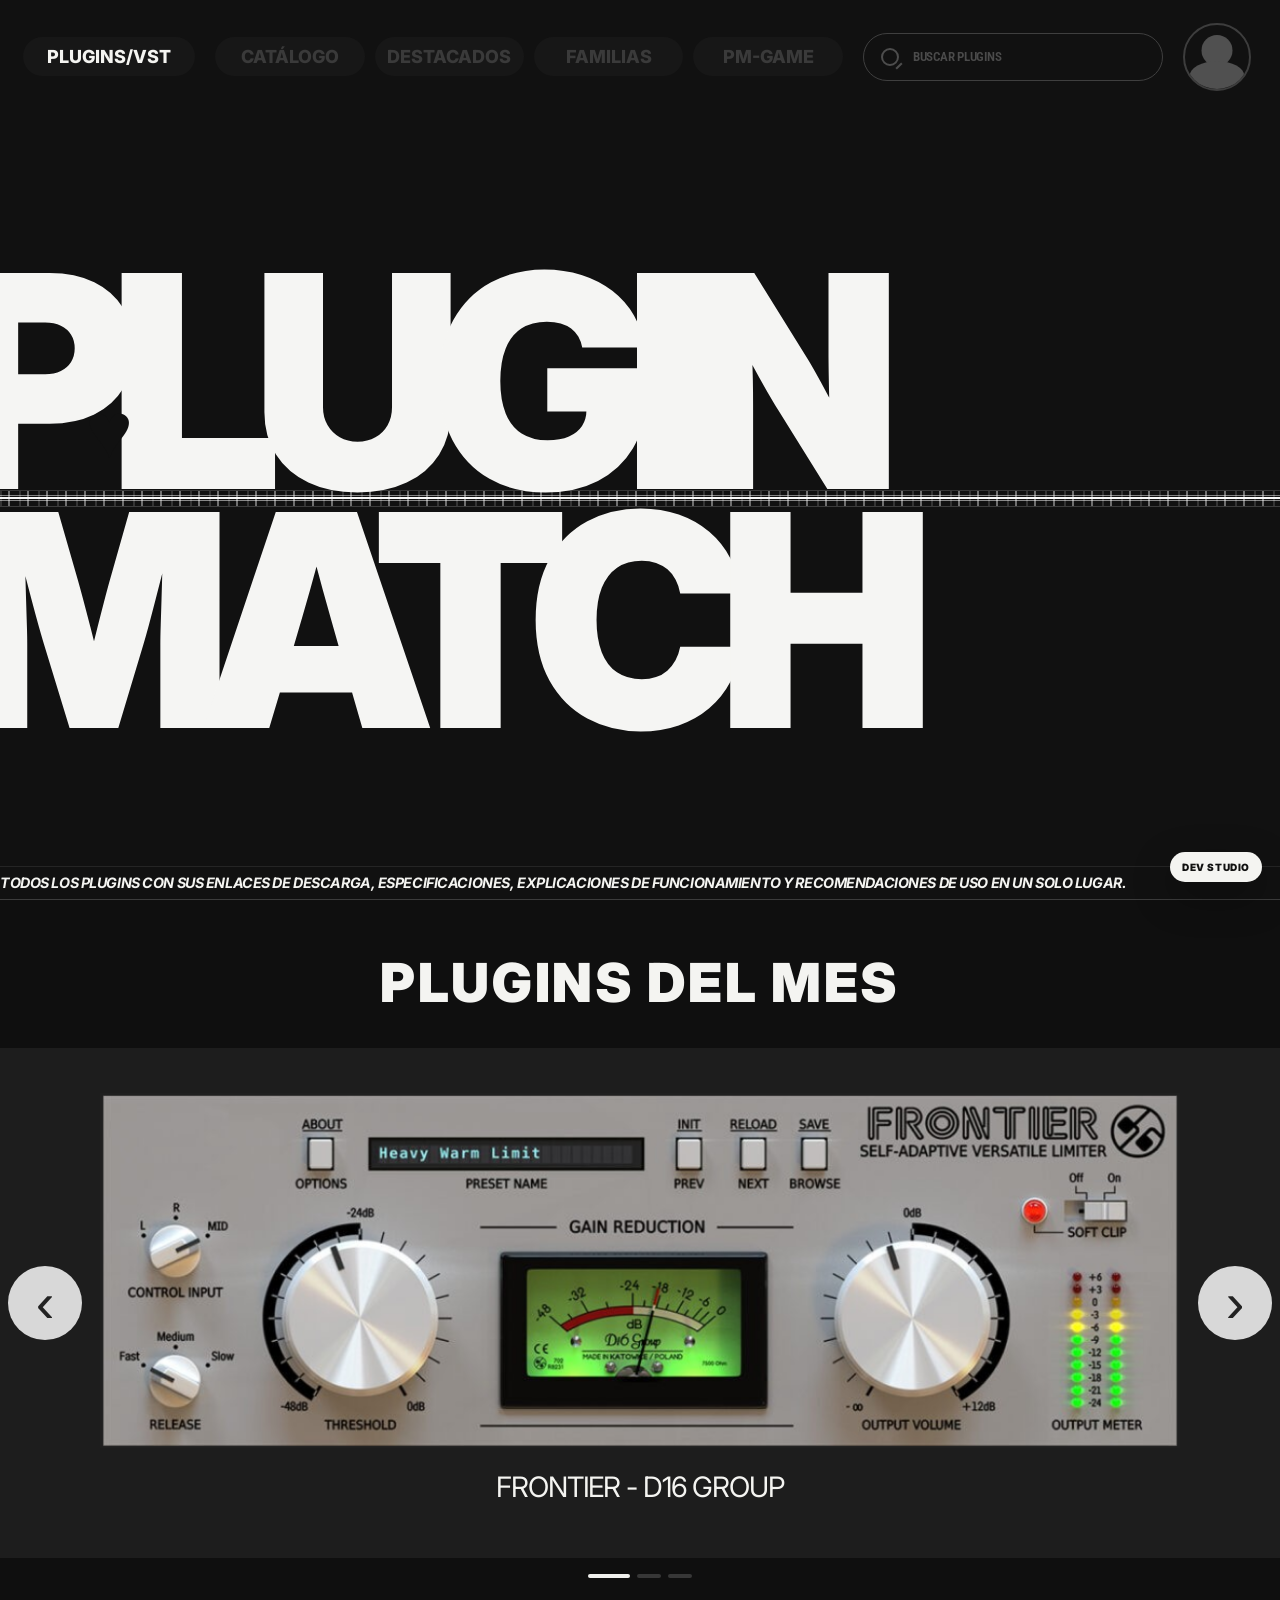
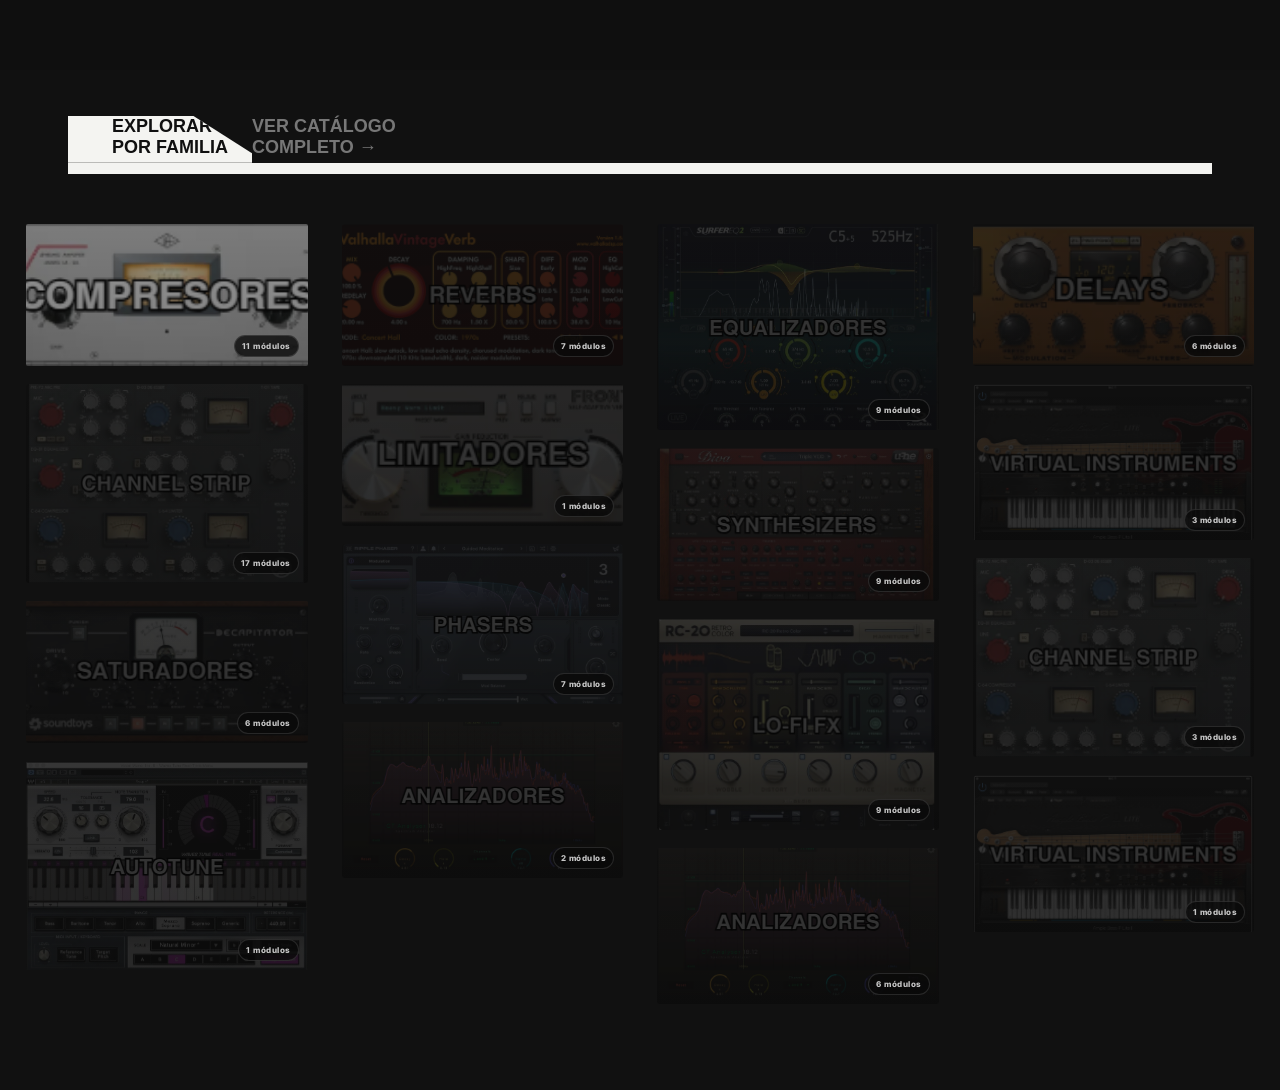
==== commit 80e084bf: "Add files via upload" ====
--- a/index.html
+++ b/index.html
@@ -14,22 +14,39 @@
   <header class="site-header">
     <a class="brand-pill is-active" href="index.html" aria-current="page">PLUGINS/VST</a>
     <nav class="main-nav" aria-label="Navegación principal">
-      <a href="#categories">CADENAS</a>
-      <a href="#monthly">NOTICIAS</a>
-      <a href="#categories">PMC</a>
+      <a href="plugins.html">CATÁLOGO</a>
+      <a href="#monthly">DESTACADOS</a>
+      <a href="#categories">FAMILIAS</a>
       <a href="#categories">PM-GAME</a>
     </nav>
-
-    <label class="search-shell" aria-label="Búsqueda personalizada">
+    <label class="search-shell header-search" aria-label="Búsqueda personalizada">
       <span class="search-icon" aria-hidden="true"></span>
-      <input id="globalSearch" type="search" placeholder="BÚSQUEDA PERSONALIZADA" autocomplete="off" />
+      <input id="globalSearch" data-catalog-search type="search" placeholder="BUSCAR PLUGINS" autocomplete="off" />
     </label>
-
-    <button class="avatar-button" type="button" aria-label="Perfil de usuario">
-      <span class="avatar-head"></span>
-      <span class="avatar-body"></span>
+    <button class="avatar-button" type="button" aria-label="Cuenta" data-account-placeholder>
+      <span class="avatar-head"></span><span class="avatar-body"></span>
+    </button>
+    <button class="mobile-menu-button" id="mobileMenuButton" type="button" aria-label="Abrir menú" aria-expanded="false" aria-controls="mobileNavPanel">
+      <span></span><span></span>
     </button>
   </header>
+
+  <div class="mobile-nav-panel" id="mobileNavPanel" hidden>
+    <button class="mobile-nav-backdrop" type="button" data-mobile-nav-dismiss aria-label="Cerrar menú"></button>
+    <div class="mobile-nav-sheet">
+      <div class="mobile-nav-top">
+        <strong>PLUGIN MATCH</strong>
+        <button id="mobileNavClose" class="mobile-nav-close" type="button" aria-label="Cerrar menú">×</button>
+      </div>
+      <nav aria-label="Navegación móvil">
+        <a href="plugins.html">CATÁLOGO <span>→</span></a>
+        <a href="#monthly" data-mobile-nav-dismiss>DESTACADOS <span>→</span></a>
+        <a href="#categories" data-mobile-nav-dismiss>FAMILIAS <span>→</span></a>
+        <a href="#categories" data-mobile-nav-dismiss>PM-GAME <span>→</span></a>
+      </nav>
+      <a class="mobile-studio-link" href="studio.html">DEV STUDIO</a>
+    </div>
+  </div>
 
   <main>
     <section class="hero" aria-labelledby="heroTitle">
@@ -45,7 +62,7 @@
     <section class="section-shell monthly-section" id="monthly" aria-labelledby="monthlyTitle">
       <h2 class="section-title" id="monthlyTitle">PLUGINS DEL MES</h2>
 
-      <div class="featured-stage">
+      <div class="featured-stage" id="featuredStage">
         <button class="round-arrow left" id="featuredPrev" type="button" aria-label="Plugin anterior">‹</button>
 
         <article class="featured-card" id="featuredCard" tabindex="0">
@@ -58,17 +75,14 @@
 
         <button class="round-arrow right" id="featuredNext" type="button" aria-label="Plugin siguiente">›</button>
       </div>
+      <div class="featured-pagination" id="featuredPagination" aria-label="Posición del carrusel"></div>
     </section>
 
     <section class="section-shell category-section" id="categories" aria-labelledby="categoryExplorerTitle">
       <h2 class="sr-only" id="categoryExplorerTitle">Explorar plugins</h2>
-      <div class="filter-tabs" role="tablist" aria-label="Filtros de plugins">
-        <button class="filter-tab active" type="button" data-filter="all">FILTROS</button>
-        <button class="filter-tab" type="button" data-filter="type">TIPO</button>
-        <button class="filter-tab" type="button" data-filter="brand">MARCA</button>
-        <button class="filter-tab" type="button" data-filter="free">GRATIS</button>
-        <button class="filter-tab" type="button" data-filter="recent">MÁS RECIENTES</button>
-        <button class="filter-tab" type="button" data-filter="rating">MEJOR VALORADOS</button>
+      <div class="filter-tabs home-catalog-bar" aria-label="Explorador de plugins">
+        <span class="filter-tab active">EXPLORAR POR FAMILIA</span>
+        <a class="filter-tab catalog-link-tab" href="plugins.html">VER CATÁLOGO COMPLETO →</a>
       </div>
 
       <div class="categories-grid" id="categoryGrid"></div>
@@ -78,6 +92,12 @@
 
   <a class="dev-studio-launch" href="studio.html">DEV STUDIO</a>
   <div class="toast" id="toast" role="status" aria-live="polite"></div>
+  <script src="module-defaults.js"></script>
+  <script src="catalogo-inicial.js"></script>
+  <script src="excel-importer.js"></script>
+  <script src="studio-storage.js"></script>
+  <script src="public-catalog.js"></script>
+  <script src="ui.js"></script>
   <script src="app.js"></script>
 </body>
 </html>
--- a/styles.css
+++ b/styles.css
@@ -865,3 +865,455 @@
   transition: transform .16s ease, background .16s ease;
 }
 .dev-studio-launch:hover { transform: translateY(-2px); background: #fff; }
+
+/* ---------- v1.2.1 DATA-DRIVEN PUBLIC CATALOG ---------- */
+.home-catalog-bar { justify-content: space-between; }
+.home-catalog-bar .filter-tab { cursor: default; }
+.home-catalog-bar .catalog-link-tab { cursor: pointer; color: #777; margin-left: auto; }
+.home-catalog-bar .catalog-link-tab:hover { color: #fff; }
+.dynamic-category-card { position: relative; }
+.category-count {
+  position: absolute;
+  right: 9px;
+  bottom: 9px;
+  padding: 5px 7px;
+  border-radius: 999px;
+  background: rgba(10,10,10,.78);
+  border: 1px solid rgba(255,255,255,.12);
+  color: #c7c7c7;
+  font-size: 8px;
+  font-weight: 800;
+  letter-spacing: .06em;
+  pointer-events: none;
+}
+
+
+/* ============================================================
+   v1.3 — RESPONSIVE PUBLIC UI
+   ============================================================ */
+
+.mobile-menu-button,
+.mobile-nav-panel { display: none; }
+
+.site-header {
+  border-bottom: 1px solid transparent;
+}
+.site-header.compact-header {
+  border-bottom-color: #1f1f1f;
+}
+.header-search { min-width: 0; }
+
+.featured-pagination {
+  display: flex;
+  justify-content: center;
+  gap: 7px;
+  padding-top: 16px;
+}
+.featured-pagination button {
+  width: 24px;
+  height: 4px;
+  border: 0;
+  border-radius: 999px;
+  padding: 0;
+  background: #373737;
+  cursor: pointer;
+  transition: width .18s ease, background .18s ease;
+}
+.featured-pagination button.active {
+  width: 42px;
+  background: #f0f0ed;
+}
+
+/* Make public family cards feel intentional even when their images are heterogeneous. */
+.dynamic-category-card {
+  min-height: 142px;
+  border-radius: 2px;
+}
+.dynamic-category-card img {
+  min-height: 142px;
+  object-fit: cover;
+}
+.dynamic-category-card::before {
+  content: "";
+  position: absolute;
+  inset: 0;
+  z-index: 1;
+  background: linear-gradient(180deg, rgba(0,0,0,.02), rgba(0,0,0,.18));
+  pointer-events: none;
+}
+.category-count { z-index: 2; }
+
+/* Mobile navigation sheet */
+@media (max-width: 1050px) {
+  .mobile-menu-button {
+    width: 48px;
+    height: 48px;
+    border: 1px solid #353535;
+    border-radius: 50%;
+    background: transparent;
+    display: none;
+    align-items: center;
+    justify-content: center;
+    gap: 6px;
+    flex-direction: column;
+    padding: 0;
+    cursor: pointer;
+  }
+  .mobile-menu-button span {
+    width: 18px;
+    height: 1.5px;
+    background: #e8e8e5;
+    display: block;
+  }
+}
+
+@media (max-width: 760px) {
+  :root { --header-h: 116px; }
+
+  body.mobile-nav-open { overflow: hidden; }
+
+  .site-header,
+  .site-header.compact-header {
+    min-height: var(--header-h);
+    grid-template-columns: auto 1fr auto auto;
+    grid-template-rows: 44px 44px;
+    gap: 10px 8px;
+    padding: 12px 14px;
+    border-bottom: 1px solid #202020;
+  }
+  .brand-pill {
+    grid-column: 1 / 3;
+    grid-row: 1;
+    justify-self: start;
+    min-height: 36px;
+    font-size: 13px;
+    padding: 0 15px;
+  }
+  .avatar-button {
+    grid-column: 3;
+    grid-row: 1;
+    width: 42px;
+    height: 42px;
+  }
+  .avatar-head { width: 18px; height: 18px; top: 6px; }
+  .avatar-body { width: 33px; height: 19px; }
+  .mobile-menu-button {
+    display: flex;
+    grid-column: 4;
+    grid-row: 1;
+    width: 42px;
+    height: 42px;
+  }
+  .header-search {
+    grid-column: 1 / -1;
+    grid-row: 2;
+    width: 100%;
+    height: 44px;
+    justify-self: stretch;
+    padding-inline: 15px;
+    background: #141414;
+  }
+  .header-search input { font-size: 16px; }
+  .main-nav { display: none; }
+
+  .mobile-nav-panel {
+    position: fixed;
+    inset: 0;
+    z-index: 200;
+    display: block;
+  }
+  .mobile-nav-backdrop {
+    position: absolute;
+    inset: 0;
+    border: 0;
+    padding: 0;
+    background: rgba(0,0,0,.68);
+    backdrop-filter: blur(4px);
+  }
+  .mobile-nav-sheet {
+    position: absolute;
+    right: 0;
+    top: 0;
+    width: min(86vw, 360px);
+    height: 100%;
+    padding: 18px;
+    background: #131313;
+    border-left: 1px solid #303030;
+    display: flex;
+    flex-direction: column;
+  }
+  .mobile-nav-top {
+    display: flex;
+    align-items: center;
+    justify-content: space-between;
+    min-height: 48px;
+    padding-bottom: 17px;
+    border-bottom: 1px solid #2c2c2c;
+  }
+  .mobile-nav-top strong {
+    font-size: 13px;
+    letter-spacing: -.02em;
+  }
+  .mobile-nav-close {
+    width: 42px;
+    height: 42px;
+    border-radius: 50%;
+    border: 1px solid #343434;
+    background: transparent;
+    color: #eee;
+    font-size: 28px;
+    line-height: 1;
+    cursor: pointer;
+  }
+  .mobile-nav-sheet nav {
+    display: grid;
+    margin-top: 26px;
+  }
+  .mobile-nav-sheet nav a {
+    min-height: 58px;
+    border-bottom: 1px solid #262626;
+    display: flex;
+    align-items: center;
+    justify-content: space-between;
+    font-size: 21px;
+    font-weight: 800;
+    letter-spacing: -.035em;
+  }
+  .mobile-nav-sheet nav a span { color: #616161; }
+  .mobile-studio-link {
+    margin-top: auto;
+    min-height: 44px;
+    display: grid;
+    place-items: center;
+    border: 1px solid #3b3b3b;
+    border-radius: 999px;
+    color: #8b8b8b;
+    font-size: 10px;
+    font-weight: 850;
+    letter-spacing: .08em;
+  }
+
+  /* Home hero becomes an intentional vertical composition. */
+  .hero {
+    min-height: auto;
+    height: auto;
+    grid-template-rows: auto auto;
+  }
+  .hero-wordmark {
+    min-height: 420px;
+    display: grid;
+    align-content: center;
+    padding: 40px 0 26px;
+  }
+  .hero-line {
+    font-size: clamp(92px, 29.5vw, 150px);
+    line-height: .82;
+    letter-spacing: -.09em;
+  }
+  .hero-line-top,
+  .hero-line-bottom {
+    transform: translateX(-2.2vw);
+  }
+  .heart-cutout {
+    left: 7.3vw;
+    top: 25%;
+    font-size: clamp(42px, 13vw, 66px);
+  }
+  .signal-line {
+    height: 8px;
+    margin: 3px 0 5px;
+  }
+  .hero-tagline {
+    white-space: normal;
+    padding: 14px 16px 16px;
+    font-size: 10px;
+    line-height: 1.45;
+    letter-spacing: -.015em;
+  }
+
+  .monthly-section { padding: 44px 0 58px; }
+  .section-title {
+    font-size: clamp(30px, 9vw, 42px);
+    padding-inline: 16px;
+    text-align: left;
+  }
+  .featured-stage {
+    min-height: 330px;
+    margin-top: 18px;
+    padding: 26px 48px 18px;
+  }
+  .featured-image-shell { min-height: 190px; }
+  .featured-card img { max-height: 210px; }
+  .featured-card h3 {
+    margin-top: 8px;
+    font-size: 17px;
+    line-height: 1.15;
+  }
+  .featured-meta {
+    opacity: 1;
+    height: auto;
+    overflow: visible;
+    margin: 6px 0 0;
+    text-align: center;
+    font-size: 10px;
+  }
+  .round-arrow {
+    width: 40px;
+    height: 40px;
+    font-size: 33px;
+  }
+  .round-arrow.left { left: 4px; }
+  .round-arrow.right { right: 4px; }
+
+  .category-section { padding: 34px 14px 70px; }
+  .home-catalog-bar {
+    display: flex;
+    align-items: stretch;
+    border-bottom-width: 4px;
+    margin: 0 0 22px;
+  }
+  .home-catalog-bar .filter-tab {
+    min-height: 42px;
+    padding: 0 10px;
+    font-size: 11px;
+    display: flex;
+    align-items: center;
+  }
+  .home-catalog-bar .filter-tab.active {
+    flex: 1 1 auto;
+    justify-content: flex-start;
+    text-align: left;
+    clip-path: none;
+  }
+  .home-catalog-bar .catalog-link-tab {
+    flex: 0 0 auto;
+    justify-content: flex-end;
+    text-align: right;
+  }
+  .categories-grid { gap: 12px; }
+  .category-column { gap: 12px; margin-bottom: 12px; }
+  .dynamic-category-card,
+  .dynamic-category-card img { min-height: 116px; }
+  .category-count {
+    right: 7px;
+    bottom: 7px;
+    font-size: 7px;
+  }
+
+  .dev-studio-launch {
+    right: 12px;
+    bottom: 12px;
+    opacity: .75;
+    font-size: 8px;
+    padding: 7px 9px;
+  }
+}
+
+@media (max-width: 420px) {
+  .hero-wordmark { min-height: 370px; }
+  .hero-line { font-size: clamp(82px, 31vw, 126px); }
+  .featured-stage { padding-inline: 42px; }
+  .home-catalog-bar .catalog-link-tab { max-width: 42%; }
+}
+
+
+/* v1.3 tablet navigation bridge */
+@media (min-width: 761px) and (max-width: 1050px) {
+  .site-header,
+  .site-header.compact-header {
+    grid-template-columns: auto minmax(220px, 1fr) 58px 48px;
+    gap: 12px;
+  }
+  .mobile-menu-button { display: flex; }
+  .search-shell { width: 100%; justify-self: stretch; }
+  .mobile-nav-panel {
+    position: fixed;
+    inset: 0;
+    z-index: 200;
+    display: block;
+  }
+  .mobile-nav-backdrop {
+    position: absolute;
+    inset: 0;
+    border: 0;
+    padding: 0;
+    background: rgba(0,0,0,.68);
+    backdrop-filter: blur(4px);
+  }
+  .mobile-nav-sheet {
+    position: absolute;
+    right: 0;
+    top: 0;
+    width: min(420px, 60vw);
+    height: 100%;
+    padding: 22px;
+    background: #131313;
+    border-left: 1px solid #303030;
+    display: flex;
+    flex-direction: column;
+  }
+  .mobile-nav-top {
+    display: flex;
+    align-items: center;
+    justify-content: space-between;
+    min-height: 50px;
+    padding-bottom: 18px;
+    border-bottom: 1px solid #2c2c2c;
+  }
+  .mobile-nav-top strong { font-size: 13px; }
+  .mobile-nav-close {
+    width: 42px;
+    height: 42px;
+    border-radius: 50%;
+    border: 1px solid #343434;
+    background: transparent;
+    color: #eee;
+    font-size: 28px;
+    cursor: pointer;
+  }
+  .mobile-nav-sheet nav { display: grid; margin-top: 26px; }
+  .mobile-nav-sheet nav a {
+    min-height: 60px;
+    border-bottom: 1px solid #262626;
+    display: flex;
+    align-items: center;
+    justify-content: space-between;
+    font-size: 22px;
+    font-weight: 800;
+  }
+  .mobile-nav-sheet nav a span { color: #616161; }
+  .mobile-studio-link {
+    margin-top: auto;
+    min-height: 44px;
+    display: grid;
+    place-items: center;
+    border: 1px solid #3b3b3b;
+    border-radius: 999px;
+    color: #8b8b8b;
+    font-size: 10px;
+    font-weight: 850;
+    letter-spacing: .08em;
+  }
+}
+
+
+@media (min-width: 721px) and (max-width: 1050px) {
+  .home-catalog-bar {
+    display: flex;
+    grid-template-columns: none;
+    align-items: stretch;
+  }
+  .home-catalog-bar .filter-tab {
+    display: flex;
+    align-items: center;
+    padding-inline: 18px;
+  }
+  .home-catalog-bar .filter-tab.active {
+    flex: 1 1 auto;
+    justify-content: flex-start;
+  }
+  .home-catalog-bar .catalog-link-tab {
+    flex: 0 0 auto;
+    justify-content: flex-end;
+  }
+}
